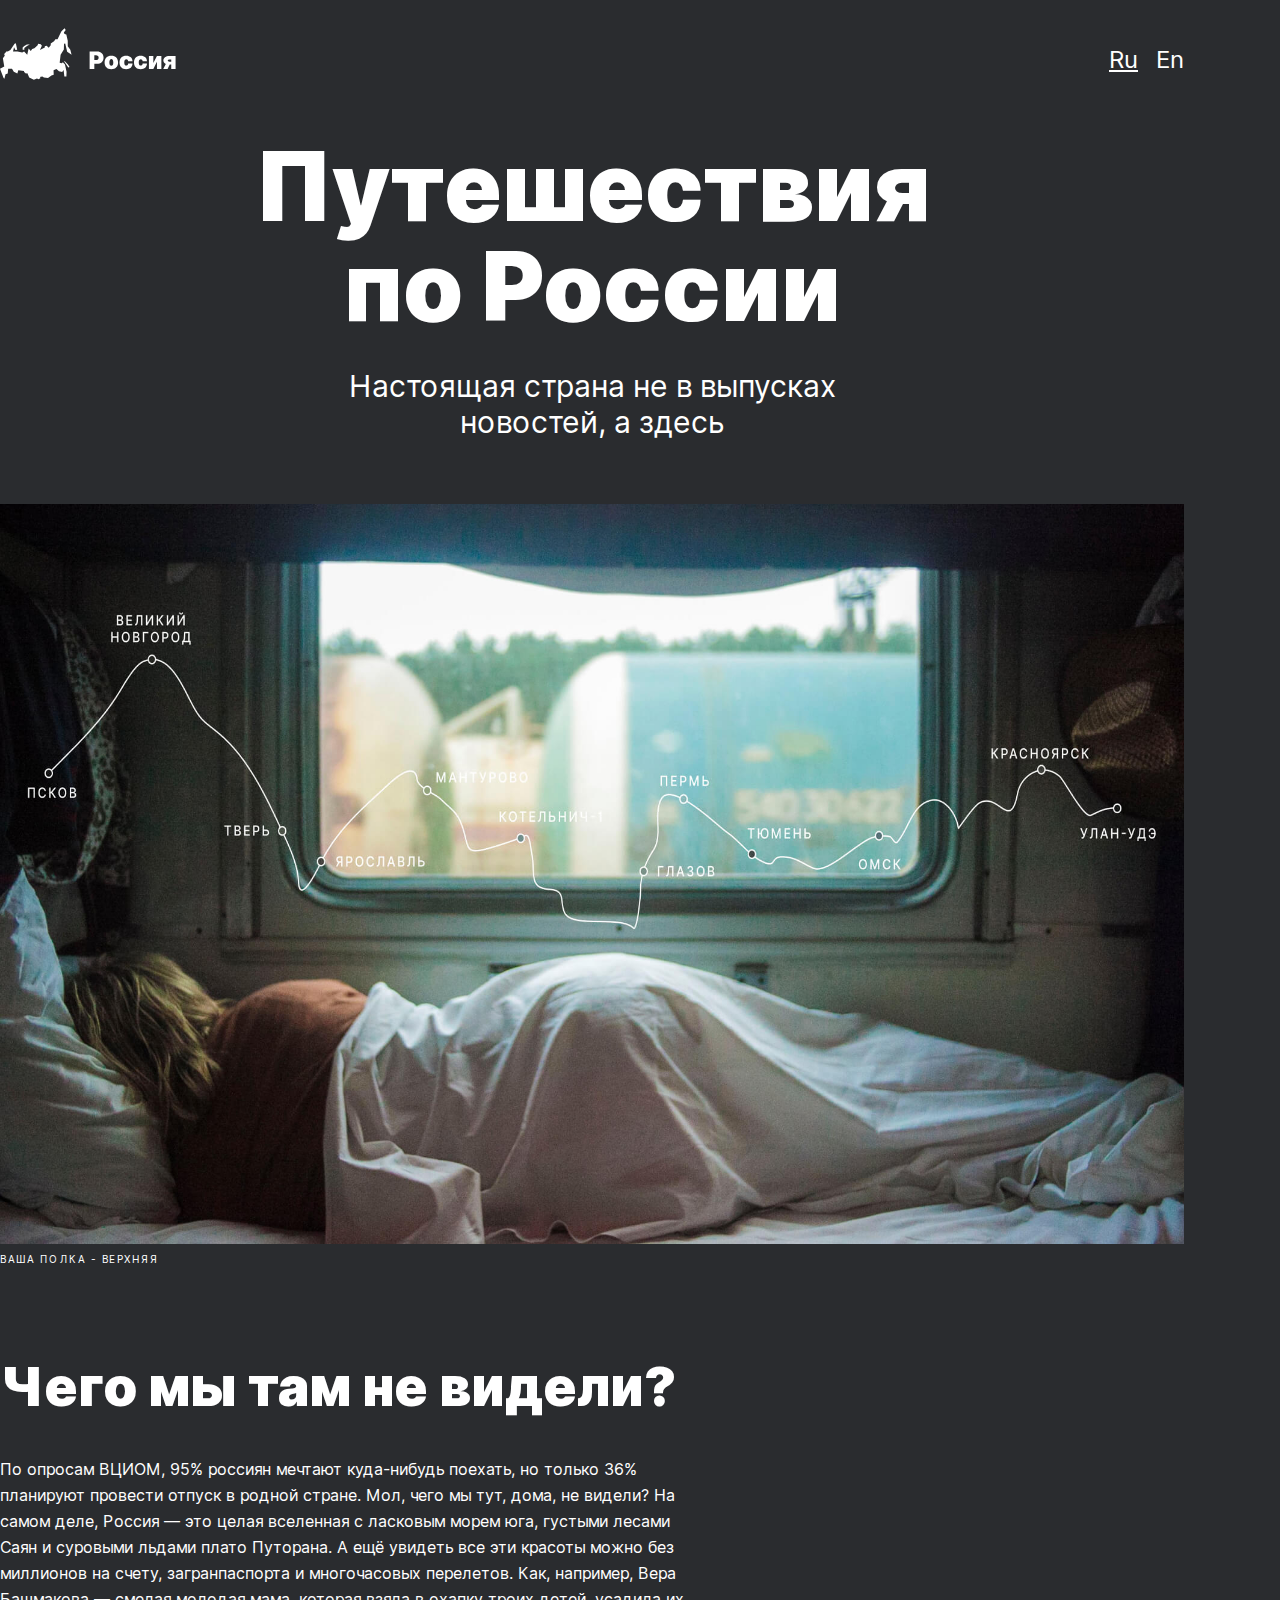
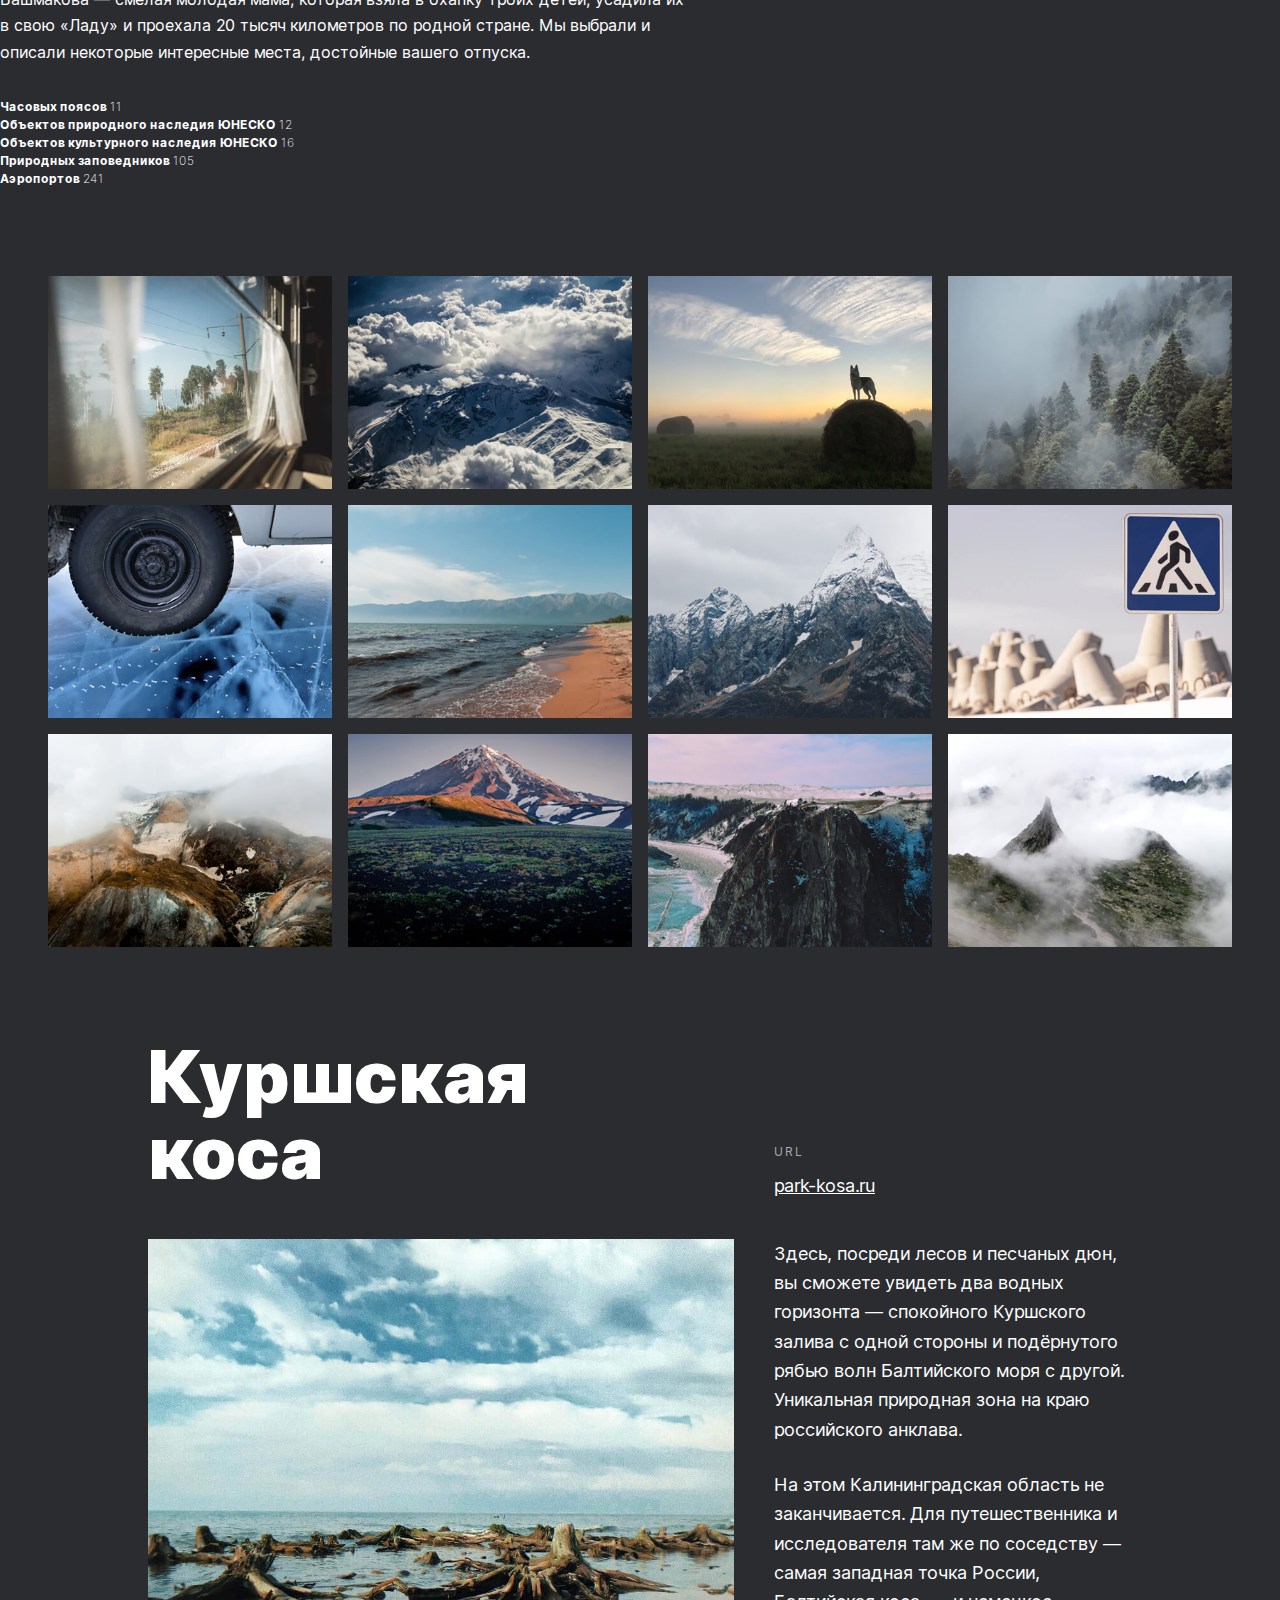
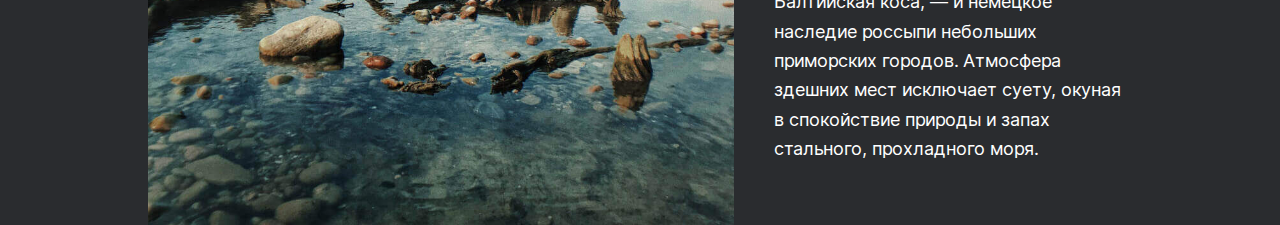
==== index.html @ d012f684 "test" ====
<!DOCTYPE html>
<html lang="ru">
  <head>
    <meta charset="UTF-8" />
    <meta name="viewport" content="width=device-width, initial-scale=1.0" />
    <title>Путешествие по России</title>
    <link rel="stylesheet" href="vendor/normalize.css" />
    <link rel="stylesheet" href="styles.css" />
    <link rel="stylesheet" href="vendor/Inter Web/inter.css" />
  </head>
  <body>
    <div class="root">
      <div class="page">
        <header class="header">
          <img src="images/header-logo.svg" alt="Россия" class="header__logo" />
          <div class="header__lang-navigation">
            <a href="#" class="header__lang-link header__lang-link_active"
              >Ru</a
            >
            <a href="#" class="header__lang-link">En</a>
          </div>
        </header>
        <main class="content">
          <section class="lead">
            <h1 class="lead__title">Путешествия по России</h1>
            <p class="lead__subtitle">
              Настоящая страна не в выпусках новостей, а здесь
            </p>
            <img src="images/lead-polka.jpg" alt="Полка" class="lead__image" />
            <p class="lead__caption">ваша полка - верхняя</p>
          </section>
          <section class="intro">
            <h2 class="intro__title">Чего мы там не видели?</h2>
            <p class="intro__text">
              По опросам ВЦИОМ, 95% россиян мечтают куда-нибудь поехать, но
              только 36% планируют провести отпуск в родной стране. Мол, чего мы
              тут, дома, не видели? На самом деле, Россия — это целая вселенная
              с ласковым морем юга, густыми лесами Саян и суровыми льдами плато
              Путорана. А ещё увидеть все эти красоты можно без миллионов на
              счету, загранпаспорта и многочасовых перелетов. Как, например,
              Вера Башмакова — смелая молодая мама, которая взяла в охапку троих
              детей, усадила их в свою «Ладу» и проехала 20 тысяч километров по
              родной стране. Мы выбрали и описали некоторые интересные места,
              достойные вашего отпуска.
            </p>
            <ul class="intro__list">
              <li class="intro__list-item">
                Часовых поясов <span class="span-accent">11</span>
              </li>
              <li class="intro__list-item">
                Объектов природного наследия ЮНЕСКО
                <span class="span-accent">12</span>
              </li>
              <li class="intro__list-item">
                Объектов культурного наследия ЮНЕСКО
                <span class="span-accent">16</span>
              </li>
              <li class="intro__list-item">
                Природных заповедников <span class="span-accent">105</span>
              </li>
              <li class="intro__list-item">
                Аэропортов <span class="span-accent">241</span>
              </li>
            </ul>
          </section>
          <section class="gallery">
            <ul class="photo-grid">
              <li>
                <img
                  src="images/photo-grid-train.jpg"
                  alt="Вид с окна поезда"
                  class="photo-grid__item"
                />
              </li>
              <li>
                <img
                  src="images/photo-grid-atharva-tulsi.jpg"
                  alt="Гора"
                  class="photo-grid__item"
                />
              </li>
              <li>
                <img
                  src="images/photo-grid-tuman.jpg"
                  alt="Туман"
                  class="photo-grid__item"
                />
              </li>
              <li>
                <img
                  src="images/photo-grid-sochi.jpg"
                  alt="Сочи"
                  class="photo-grid__item"
                />
              </li>
              <li>
                <img
                  src="images/photo-grid-arisa.jpg"
                  alt="Прозрачныё лёд"
                  class="photo-grid__item"
                />
              </li>
              <li>
                <img
                  src="images/photo-grid-baikal.jpg"
                  alt="Байкал"
                  class="photo-grid__item"
                />
              </li>
              <li>
                <img
                  src="images/photo-grid-elbrus.jpg"
                  alt="Эльбрус"
                  class="photo-grid__item"
                />
              </li>
              <li>
                <img
                  src="images/photo-grid-kondratiev.jpg"
                  alt="Пешеходный знак"
                  class="photo-grid__item"
                />
              </li>
              <li>
                <img
                  src="images/photo-grid-kamchatka-1.jpg"
                  alt="Камчатка"
                  class="photo-grid__item"
                />
              </li>
              <li>
                <img
                  src="images/photo-grid-kamchatka-2.jpg"
                  alt="Камчатка 2"
                  class="photo-grid__item"
                />
              </li>
              <li>
                <img
                  src="images/photo-grid-baikal-2.jpg"
                  alt="Байкал 2"
                  class="photo-grid__item"
                />
              </li>
              <li>
                <img
                  src="images/photo-grid-ergaki.jpg"
                  alt="Ергаки"
                  class="photo-grid__item"
                />
              </li>
            </ul>
          </section>
          <section class="places">
            <article class="places__place">
              <h2 class="places__place-title">Куршская коса</h2>
              <div class="places__place-url-block">
                <p class="places__place-url-heading">url</p>
                <a
                  class="places__place-url-link"
                  href="http://park-kosa.ru/"
                  target="_blank"
                  >park-kosa.ru</a
                >
              </div>
              <img
                class="places__place-image"
                src="images/place-kosa.jpg"
                alt="Куршская коса"
              />
              <div class="places__place-text-block">
                <p class="places__place-text">
                  Здесь, посреди лесов и песчаных дюн, вы сможете увидеть два
                  водных горизонта — спокойного Куршского залива с одной стороны
                  и подёрнутого рябью волн Балтийского моря с другой. Уникальная
                  природная зона на краю российского анклава.
                </p>
                <p class="places__place-text">
                  На этом Калининградская область не заканчивается. Для
                  путешественника и исследователя там же по соседству — самая
                  западная точка России, Балтийская коса, — и немецкое наследие
                  россыпи небольших приморских городов. Атмосфера здешних мест
                  исключает суету, окуная в спокойствие природы и запах
                  стального, прохладного моря.
                </p>
              </div>
            </article>
          </section>
        </main>
      </div>
    </div>
  </body>
</html>
---- styles.css ----
.root {
  width: 100%;
  background-color: #2a2c2f;
  font-family: Inter, Helvetica Neue, Arial, sans-serif;
}

.page {
  display: flex;
  flex-direction: column;
  margin: 0 auto;
  max-width: 1280px;
  min-width: 320px;
  background-color: #2a2c2f;
}

.header {
  display: flex;
  justify-content: space-between;
  align-items: flex-end;
  flex-direction: row;
  padding: 28px 0 0;
  max-width: calc(1280px - (48px * 2));
  min-width: calc(100% - (48 * 2));
  min-height: 52px;
}

.header__logo {
  width: 176px;
  height: 52px;
}

.header__lang-navigation {
  display: flex;
  flex-direction: row;
  align-content: flex-end;
}

.header__lang-link {
  color: #fff;
  margin: 0 18px 6px 0;
  font-weight: 400;
  font-size: 24px;
  line-height: 28px;
  text-decoration: none;
}

.header__lang-link_active {
  text-decoration: underline;
}

.header__lang-link:last-child {
  margin-right: 0;
}

.lead {
  max-width: calc(100% - (48px * 2));
  display: flex;
  flex-direction: column;
  align-items: center;
  margin: 0;
  padding: 56px 0 0;
}

.lead__title {
  max-width: 720px;
  text-align: center;
  font-size: 96px;
  font-weight: 900;
  line-height: 100px;
  margin: 0;
  padding: 0;
  color: #fff;
}

.lead__subtitle {
  max-width: 640px;
  text-align: center;
  font-weight: 400;
  font-size: 30px;
  line-height: 36px;
  color: #fff;
  margin: 32px 0 0 0;
}

.lead__image {
  display: block;
  object-fit: cover;
  width: 100%;
  margin: 64px 0 0 0;
}

.lead__caption {
  font-weight: 400;
  font-size: 10px;
  line-height: 14px;
  color: #fff;
  letter-spacing: 1.5px;
  text-transform: uppercase;
  align-self: flex-start;
  margin: 8px 0 0 0;
  padding: 0;
}

.intro {
  display: flex;
  flex-direction: column;
  align-items: flex-start;
  max-width: calc(100% - (148px * 2));
  width: 100%;
  margin: 0;
  padding: 92px 0 0;
}
.intro__title {
  font-style: normal;
  font-weight: 900;
  font-size: 54px;
  line-height: 58px;
  color: #fff;
  margin: 0;
  padding: 0;
}

.intro__text {
  display: block;
  max-width: 690px;
  width: 100%;
  margin: 40px 0 0;
  padding: 0;
  font-style: normal;
  font-weight: 400;
  font-size: 16px;
  line-height: 163%;
  color: #fff;
}

.intro__list {
  list-style: none;
  padding: 0;
  margin: 33px 0 0;
}

.intro__list-item {
  font-weight: 700;
  font-size: 12px;
  line-height: 18px;
  color: #fff;
}

.span-accent {
  font-weight: 200;
}

.gallery {
  width: 100%;
}

.photo-grid {
  display: grid;
  max-width: 100%;
  grid-template-columns: repeat(auto-fit, minmax(250px, 1fr));
  margin: 0;
  gap: 16px;
  list-style: none;
  padding: 88px 48px 0;
}

.photo-grid__item {
  object-fit: cover;
  width: 100%;
  height: 100%;
  display: block;
}

.places {
  flex-direction: column;
  justify-content: flex-start;
  align-items: flex-start;
  padding: 92px 148px 0;
}

.places__place {
  display: grid;
  grid-template-areas:
    "title url"
    "photo text";
  margin: 80px 0 0;
  padding: 0;
  column-gap: 40px;
}

.places__place:first-child {
  margin-top: 0;
}

.places__place-title {
  grid-area: title;
  font-style: normal;
  font-weight: 900;
  font-size: 72px;
  line-height: 76px;
  color: #fff;
  padding: 0;
  margin: 0 0 48px 0;
  max-width: 460px;
}

.places__place-url-block {
  grid-area: url;
  display: flex;
  flex-direction: column;
  justify-content: end;
  align-items: flex-start;
  margin-bottom: 42px;
}

.places__place-url-heading {
  display: block;
  font-style: normal;
  font-weight: 400;
  font-size: 12px;
  line-height: 170%;
  letter-spacing: 2px;
  color: #aaaaaa;
  margin: 0 0 12px 0;
  padding: 0;
  text-transform: uppercase;
}

.places__place-url-link {
  font-style: normal;
  font-weight: 400;
  font-size: 18px;
  line-height: 22px;
  color: #fff;
  transition: 0.3s;
  display: block;
  margin: 0;
  padding: 0;
}

.places__place-image {
  grid-area: photo;
  object-fit: cover;
  max-width: 100%;
}

.places__place-text-block {
  grid-area: text;
}

.places__place-text {
  font-style: normal;
  font-weight: 400;
  font-size: 18px;
  line-height: 163%;
  color: #fff;
  margin: 26px 0 0 0;
}

.places__place-text:first-child {
  margin: 0;
}
---- vendor/Inter Web/inter.css ----
@font-face {
  font-family: 'Inter';
  font-style:  normal;
  font-weight: 100;
  font-display: swap;
  src: url("Inter-Thin.woff2?v=3.19") format("woff2"),
       url("Inter-Thin.woff?v=3.19") format("woff");
}
@font-face {
  font-family: 'Inter';
  font-style:  italic;
  font-weight: 100;
  font-display: swap;
  src: url("Inter-ThinItalic.woff2?v=3.19") format("woff2"),
       url("Inter-ThinItalic.woff?v=3.19") format("woff");
}

@font-face {
  font-family: 'Inter';
  font-style:  normal;
  font-weight: 200;
  font-display: swap;
  src: url("Inter-ExtraLight.woff2?v=3.19") format("woff2"),
       url("Inter-ExtraLight.woff?v=3.19") format("woff");
}
@font-face {
  font-family: 'Inter';
  font-style:  italic;
  font-weight: 200;
  font-display: swap;
  src: url("Inter-ExtraLightItalic.woff2?v=3.19") format("woff2"),
       url("Inter-ExtraLightItalic.woff?v=3.19") format("woff");
}

@font-face {
  font-family: 'Inter';
  font-style:  normal;
  font-weight: 300;
  font-display: swap;
  src: url("Inter-Light.woff2?v=3.19") format("woff2"),
       url("Inter-Light.woff?v=3.19") format("woff");
}
@font-face {
  font-family: 'Inter';
  font-style:  italic;
  font-weight: 300;
  font-display: swap;
  src: url("Inter-LightItalic.woff2?v=3.19") format("woff2"),
       url("Inter-LightItalic.woff?v=3.19") format("woff");
}

@font-face {
  font-family: 'Inter';
  font-style:  normal;
  font-weight: 400;
  font-display: swap;
  src: url("Inter-Regular.woff2?v=3.19") format("woff2"),
       url("Inter-Regular.woff?v=3.19") format("woff");
}
@font-face {
  font-family: 'Inter';
  font-style:  italic;
  font-weight: 400;
  font-display: swap;
  src: url("Inter-Italic.woff2?v=3.19") format("woff2"),
       url("Inter-Italic.woff?v=3.19") format("woff");
}

@font-face {
  font-family: 'Inter';
  font-style:  normal;
  font-weight: 500;
  font-display: swap;
  src: url("Inter-Medium.woff2?v=3.19") format("woff2"),
       url("Inter-Medium.woff?v=3.19") format("woff");
}
@font-face {
  font-family: 'Inter';
  font-style:  italic;
  font-weight: 500;
  font-display: swap;
  src: url("Inter-MediumItalic.woff2?v=3.19") format("woff2"),
       url("Inter-MediumItalic.woff?v=3.19") format("woff");
}

@font-face {
  font-family: 'Inter';
  font-style:  normal;
  font-weight: 600;
  font-display: swap;
  src: url("Inter-SemiBold.woff2?v=3.19") format("woff2"),
       url("Inter-SemiBold.woff?v=3.19") format("woff");
}
@font-face {
  font-family: 'Inter';
  font-style:  italic;
  font-weight: 600;
  font-display: swap;
  src: url("Inter-SemiBoldItalic.woff2?v=3.19") format("woff2"),
       url("Inter-SemiBoldItalic.woff?v=3.19") format("woff");
}

@font-face {
  font-family: 'Inter';
  font-style:  normal;
  font-weight: 700;
  font-display: swap;
  src: url("Inter-Bold.woff2?v=3.19") format("woff2"),
       url("Inter-Bold.woff?v=3.19") format("woff");
}
@font-face {
  font-family: 'Inter';
  font-style:  italic;
  font-weight: 700;
  font-display: swap;
  src: url("Inter-BoldItalic.woff2?v=3.19") format("woff2"),
       url("Inter-BoldItalic.woff?v=3.19") format("woff");
}

@font-face {
  font-family: 'Inter';
  font-style:  normal;
  font-weight: 800;
  font-display: swap;
  src: url("Inter-ExtraBold.woff2?v=3.19") format("woff2"),
       url("Inter-ExtraBold.woff?v=3.19") format("woff");
}
@font-face {
  font-family: 'Inter';
  font-style:  italic;
  font-weight: 800;
  font-display: swap;
  src: url("Inter-ExtraBoldItalic.woff2?v=3.19") format("woff2"),
       url("Inter-ExtraBoldItalic.woff?v=3.19") format("woff");
}

@font-face {
  font-family: 'Inter';
  font-style:  normal;
  font-weight: 900;
  font-display: swap;
  src: url("Inter-Black.woff2?v=3.19") format("woff2"),
       url("Inter-Black.woff?v=3.19") format("woff");
}
@font-face {
  font-family: 'Inter';
  font-style:  italic;
  font-weight: 900;
  font-display: swap;
  src: url("Inter-BlackItalic.woff2?v=3.19") format("woff2"),
       url("Inter-BlackItalic.woff?v=3.19") format("woff");
}

/* -------------------------------------------------------
Variable font.
Usage:

  html { font-family: 'Inter', sans-serif; }
  @supports (font-variation-settings: normal) {
    html { font-family: 'Inter var', sans-serif; }
  }
*/
@font-face {
  font-family: 'Inter var';
  font-weight: 100 900;
  font-display: swap;
  font-style: normal;
  font-named-instance: 'Regular';
  src: url("Inter-roman.var.woff2?v=3.19") format("woff2");
}
@font-face {
  font-family: 'Inter var';
  font-weight: 100 900;
  font-display: swap;
  font-style: italic;
  font-named-instance: 'Italic';
  src: url("Inter-italic.var.woff2?v=3.19") format("woff2");
}


/* --------------------------------------------------------------------------
[EXPERIMENTAL] Multi-axis, single variable font.

Slant axis is not yet widely supported (as of February 2019) and thus this
multi-axis single variable font is opt-in rather than the default.

When using this, you will probably need to set font-variation-settings
explicitly, e.g.

  * { font-variation-settings: "slnt" 0deg }
  .italic { font-variation-settings: "slnt" 10deg }

*/
@font-face {
  font-family: 'Inter var experimental';
  font-weight: 100 900;
  font-display: swap;
  font-style: oblique 0deg 10deg;
  src: url("Inter.var.woff2?v=3.19") format("woff2");
}
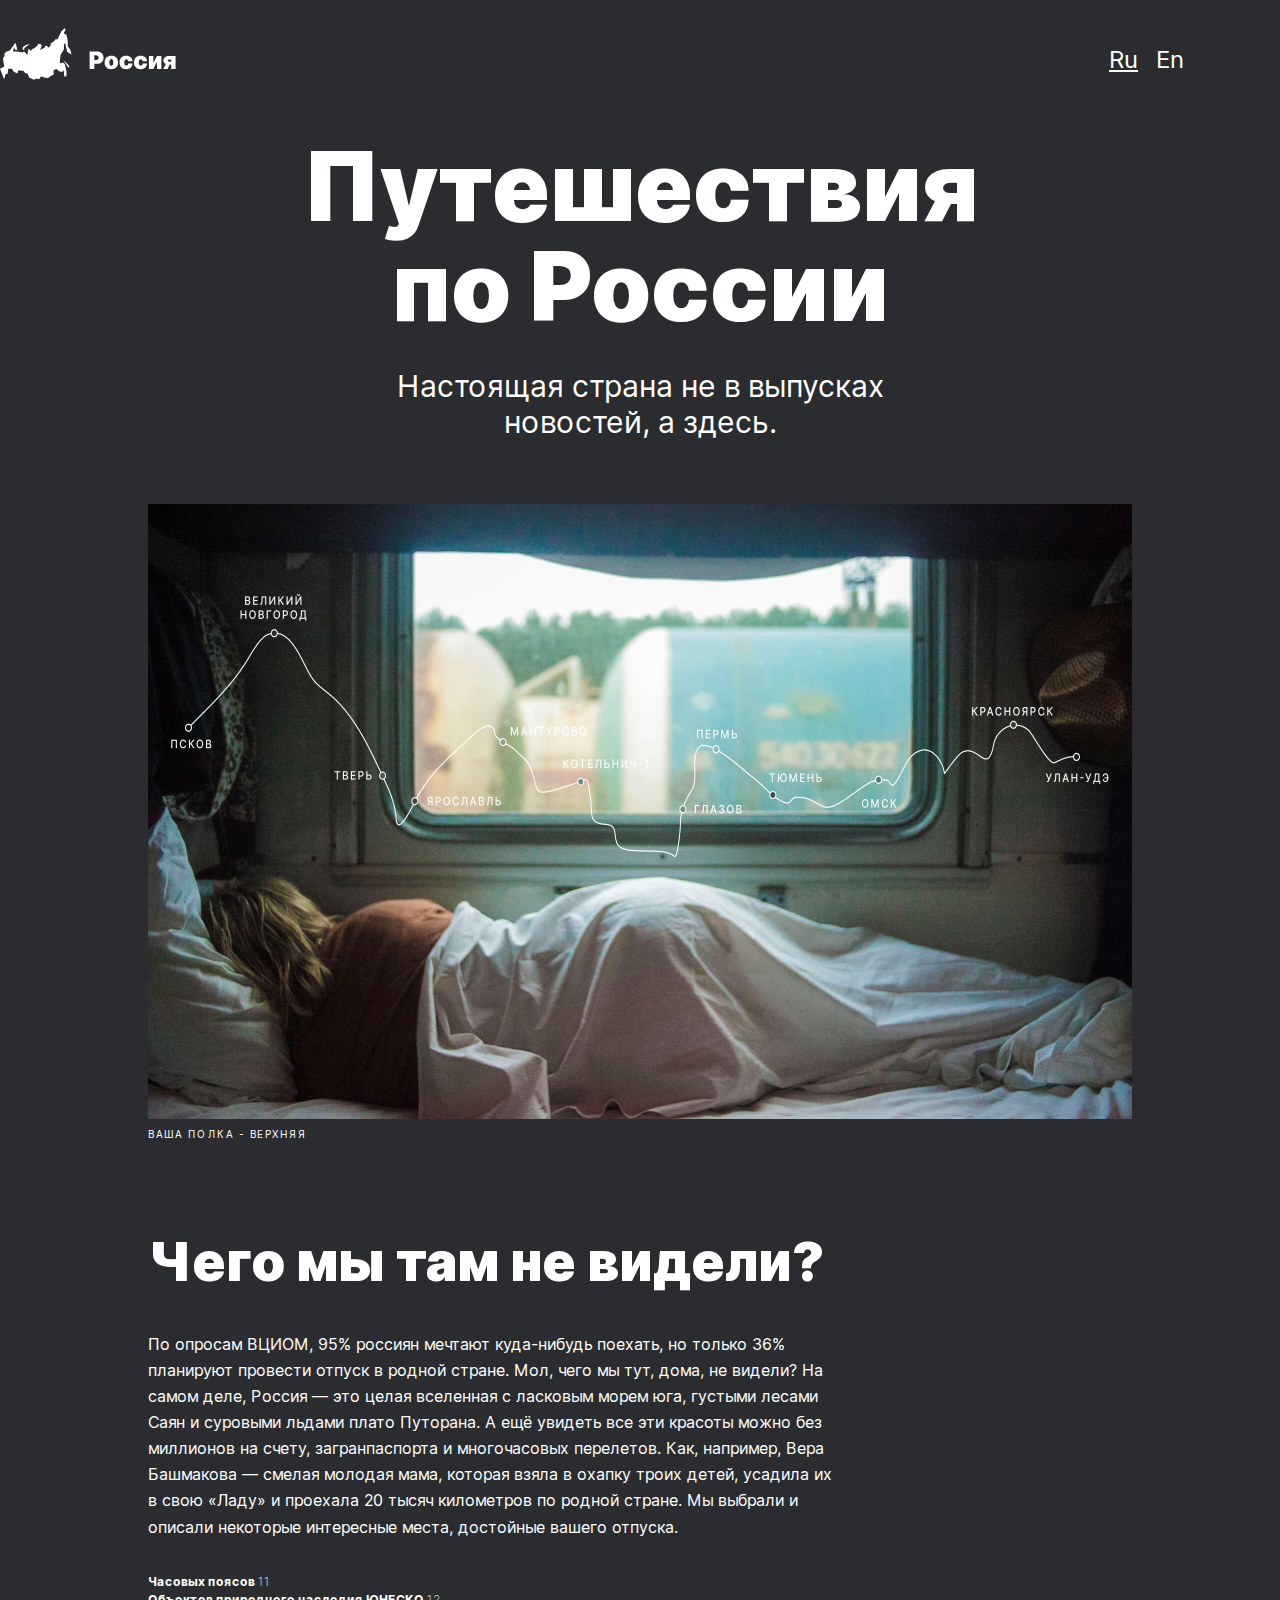
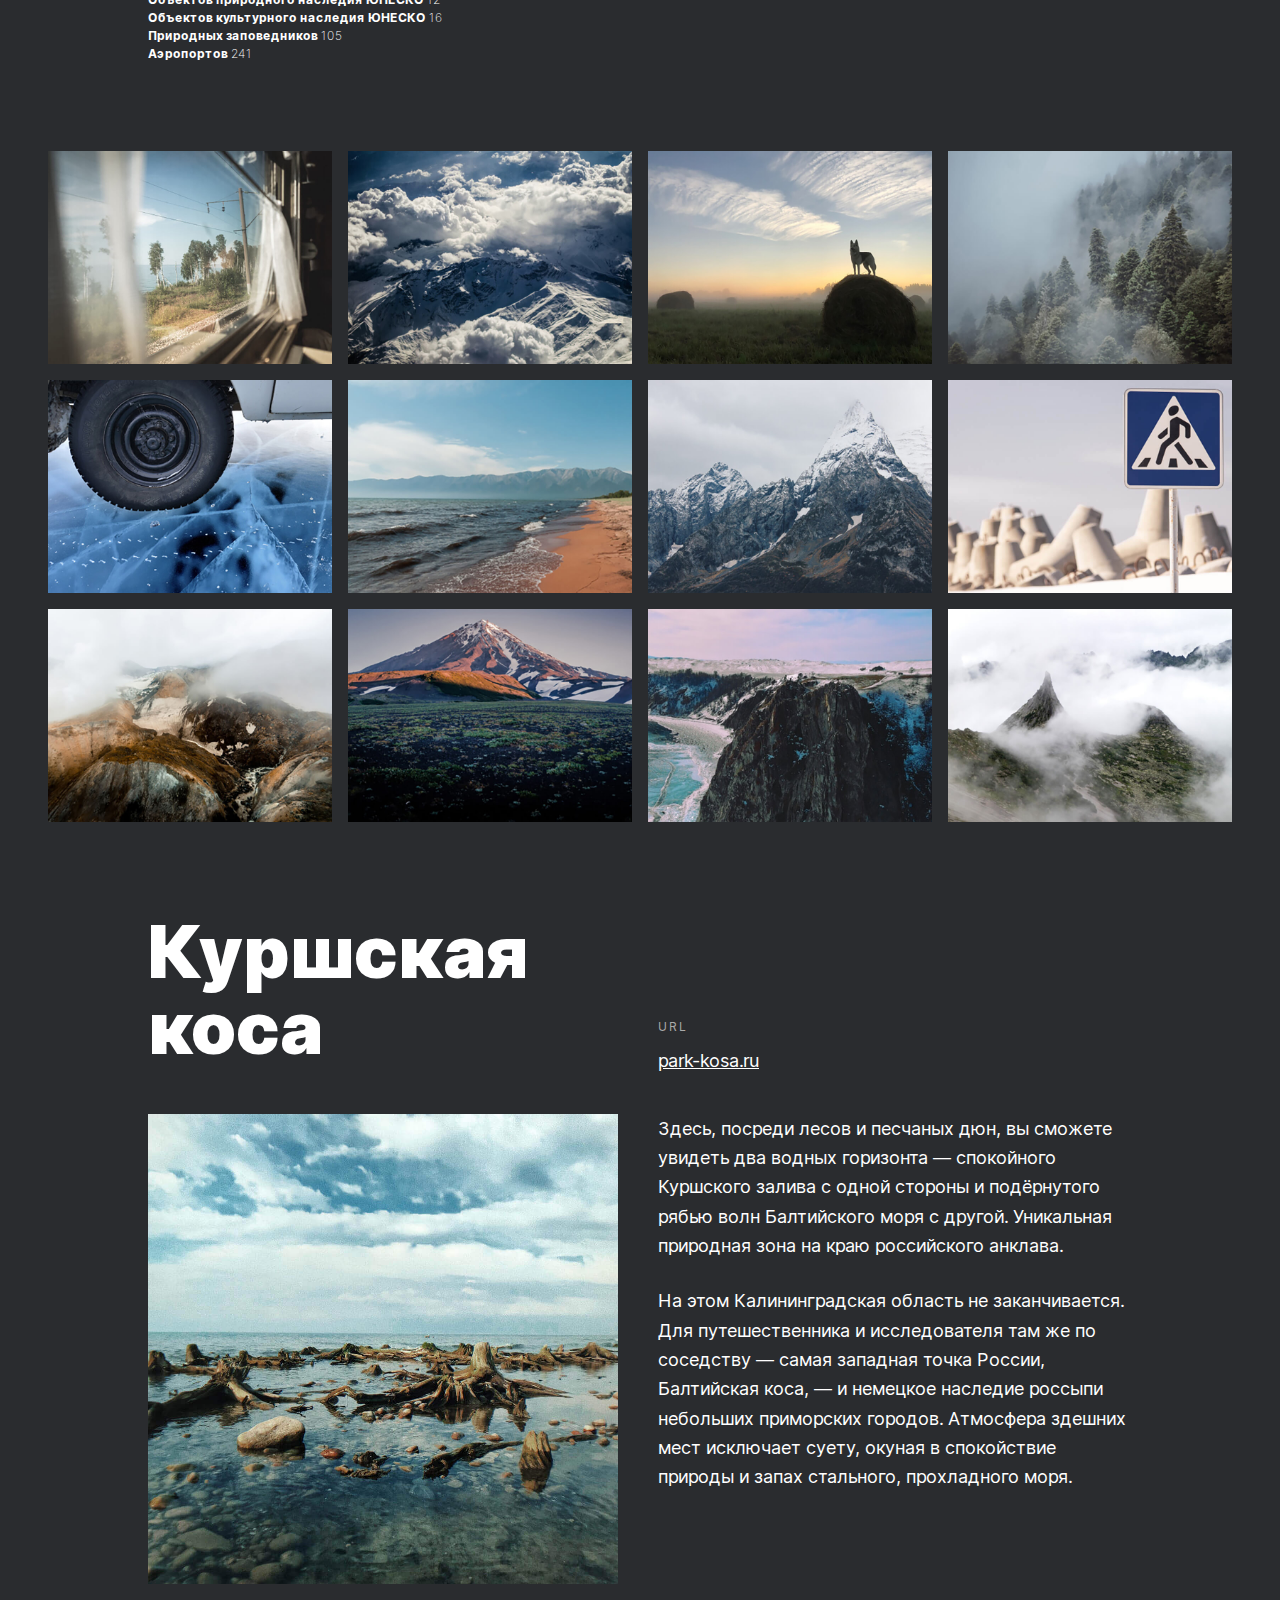
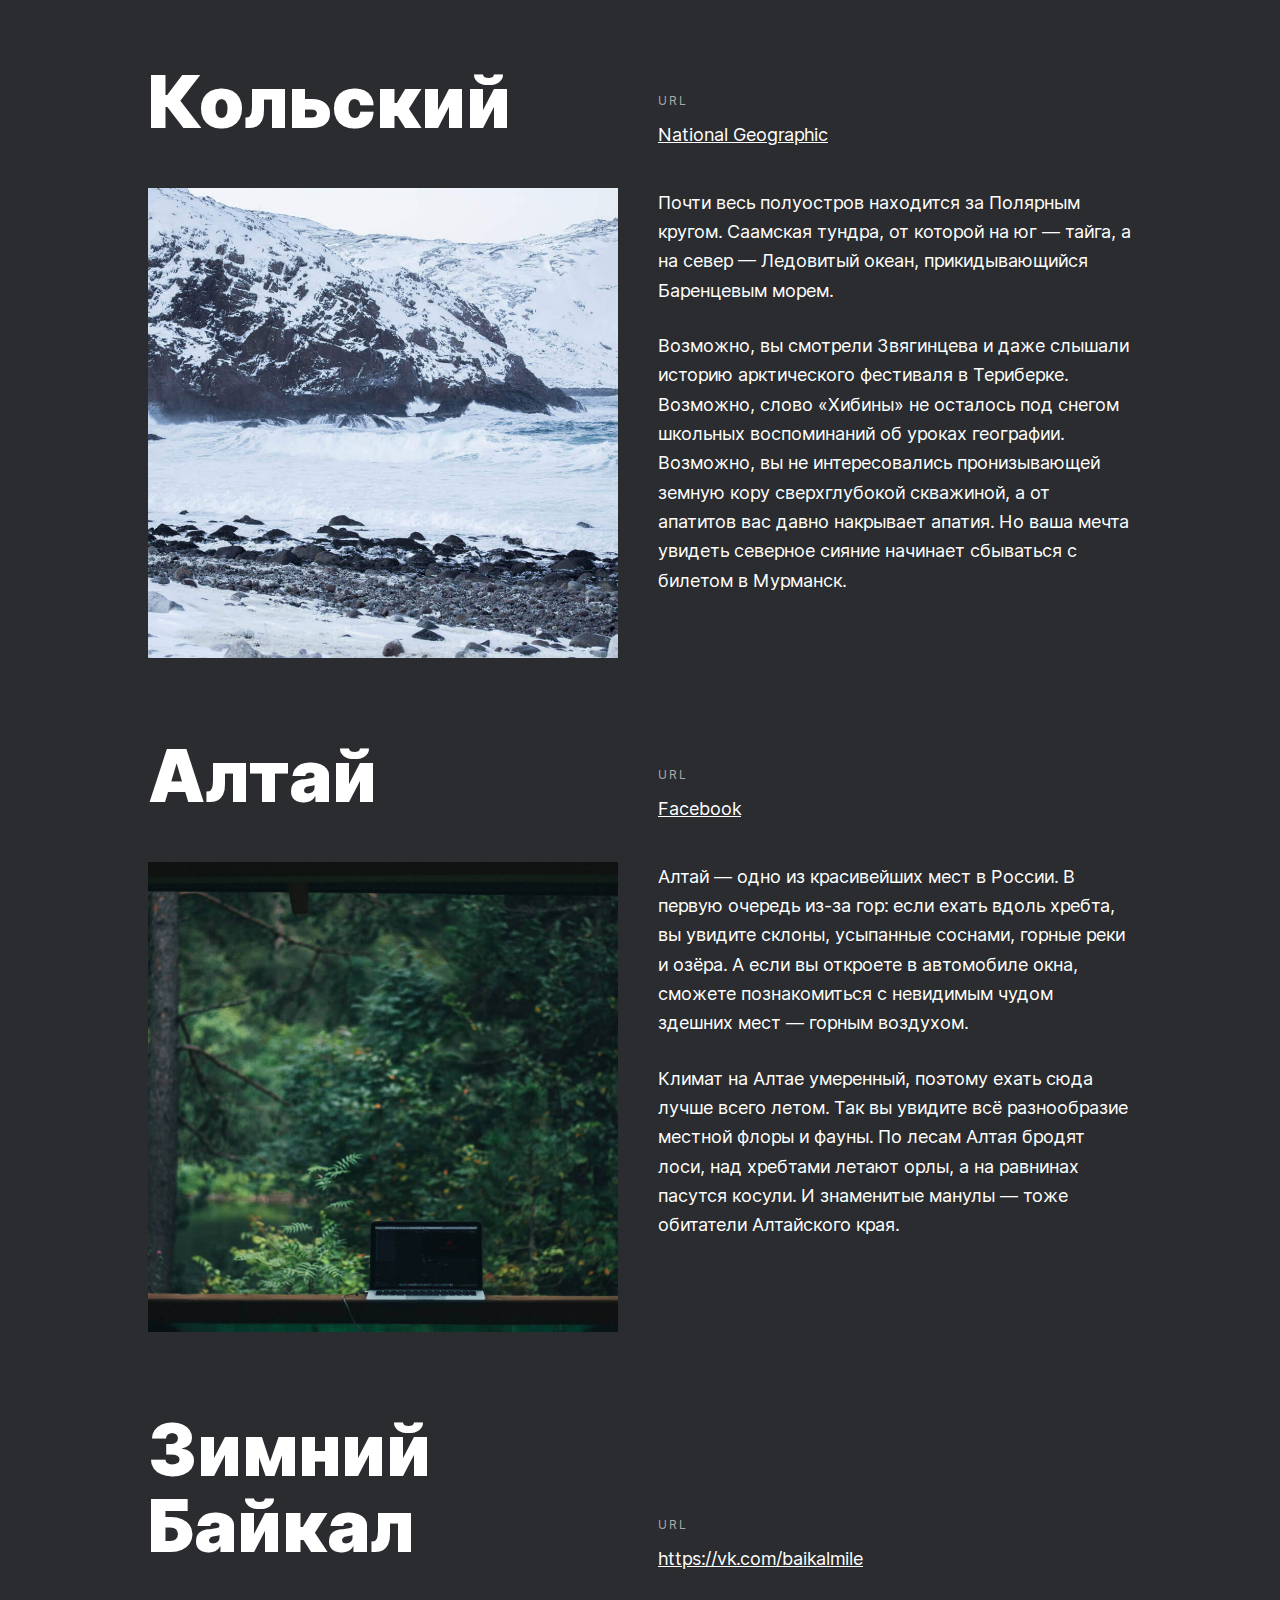
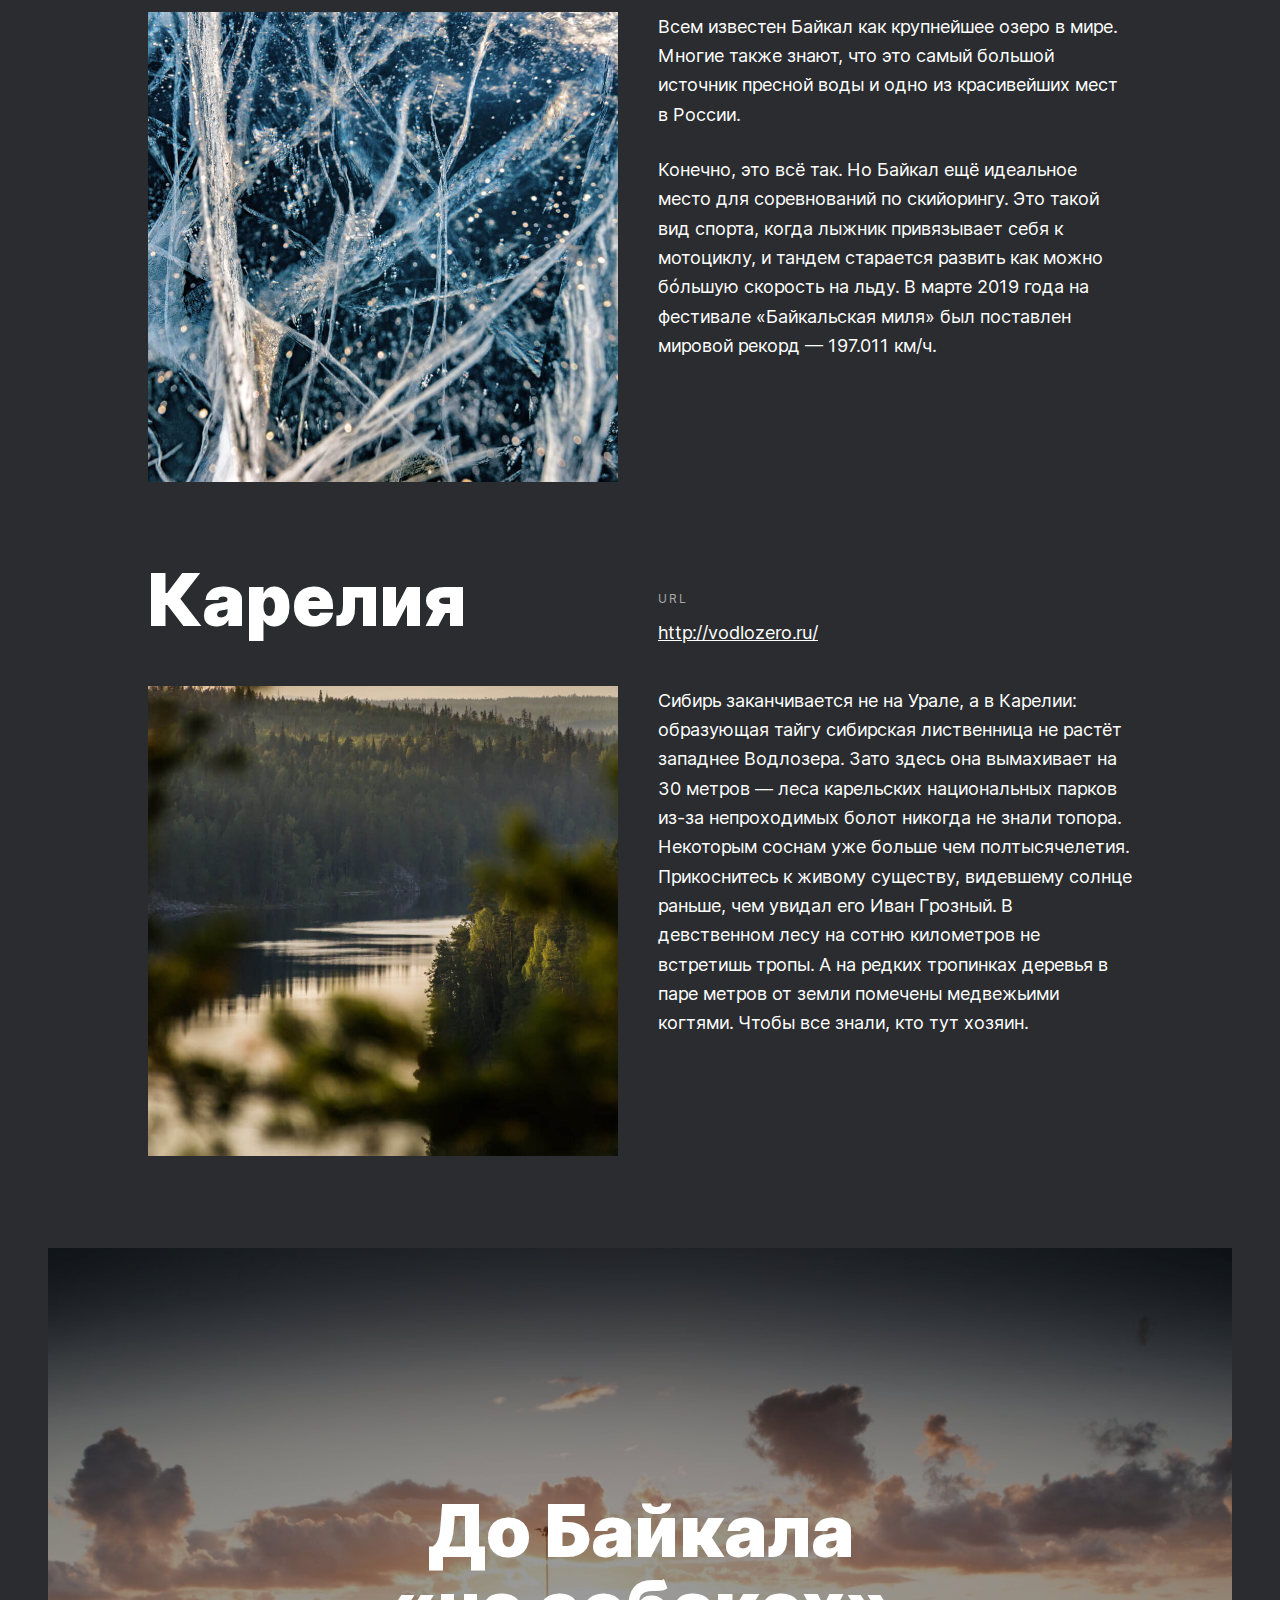
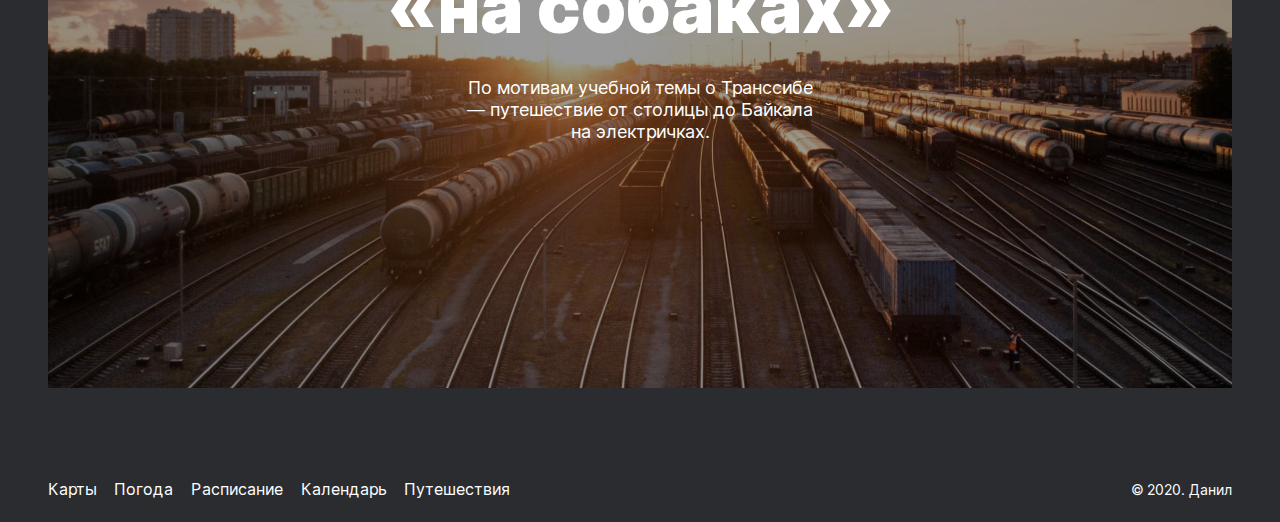
==== commit cce13cdd: "1280px" ====
--- a/index.html
+++ b/index.html
@@ -4,9 +4,7 @@
     <meta charset="UTF-8" />
     <meta name="viewport" content="width=device-width, initial-scale=1.0" />
     <title>Путешествие по России</title>
-    <link rel="stylesheet" href="vendor/normalize.css" />
-    <link rel="stylesheet" href="styles.css" />
-    <link rel="stylesheet" href="vendor/Inter Web/inter.css" />
+    <link rel="stylesheet" href="pages/index.css">
   </head>
   <body>
     <div class="root">
@@ -24,7 +22,7 @@
           <section class="lead">
             <h1 class="lead__title">Путешествия по России</h1>
             <p class="lead__subtitle">
-              Настоящая страна не в выпусках новостей, а здесь
+              Настоящая страна не в выпусках новостей, а здесь.
             </p>
             <img src="images/lead-polka.jpg" alt="Полка" class="lead__image" />
             <p class="lead__caption">ваша полка - верхняя</p>
@@ -185,8 +183,134 @@
                 </p>
               </div>
             </article>
+            <article class="places__place">
+              <h2 class="places__place-title">Кольский</h2>
+              <div class="places__place-url-block">
+                <p class="places__place-url-heading">url</p>
+                <a
+                  class="places__place-url-link"
+                  href="https://www.nationalgeographic.com/pages/topic/yourshot?keywords=kolskiy"
+                  target="_blank"
+                  >National Geographic</a
+                >
+              </div>
+              <img
+                class="places__place-image"
+                src="images/place-kolsky.jpg"
+                alt="Кольский"
+              />
+              <div class="places__place-text-block">
+                <p class="places__place-text">
+                  Почти весь полуостров находится за Полярным кругом. Саамская тундра, от которой на юг — 
+                  тайга, а на север — Ледовитый океан, прикидывающийся Баренцевым морем.
+                </p>
+                <p class="places__place-text">
+                  Возможно, вы смотрели Звягинцева и даже слышали историю арктического фестиваля в Териберке. 
+                  Возможно, слово «Хибины» не осталось под снегом школьных воспоминаний об уроках географии. 
+                  Возможно, вы не интересовались пронизывающей земную кору сверхглубокой скважиной, а от апатитов вас давно накрывает апатия.
+                   Но ваша мечта увидеть северное сияние начинает сбываться с билетом в Мурманск.
+                </p>
+              </div>
+            </article>
+            <article class="places__place">
+              <h2 class="places__place-title">Алтай</h2>
+              <div class="places__place-url-block">
+                <p class="places__place-url-heading">url</p>
+                <a
+                  class="places__place-url-link"
+                  href="https://www.facebook.com/vera.bashmakova/posts/10156011613718822"
+                  target="_blank"
+                  >Facebook</a
+                >
+              </div>
+              <img
+                class="places__place-image"
+                src="images/place-altai.jpg"
+                alt="Алтай"
+              />
+              <div class="places__place-text-block">
+                <p class="places__place-text">
+                  Алтай — одно из красивейших мест в России. 
+                  В первую очередь из-за гор: если ехать вдоль хребта, вы увидите склоны, усыпанные соснами, горные реки и озёра.
+                  А если вы откроете в автомобиле окна, сможете познакомиться с невидимым чудом здешних мест — горным воздухом.
+                </p>
+                <p class="places__place-text">
+                  Климат на Алтае умеренный, поэтому ехать сюда лучше всего летом. Так вы увидите всё разнообразие местной флоры и фауны.
+                   По лесам Алтая бродят лоси, над хребтами летают орлы, а на равнинах пасутся косули. И знаменитые манулы — тоже обитатели Алтайского края.
+                </p>
+              </div>
+            </article>
+            <article class="places__place">
+              <h2 class="places__place-title">Зимний Байкал</h2>
+              <div class="places__place-url-block">
+                <p class="places__place-url-heading">url</p>
+                <a
+                  class="places__place-url-link"
+                  href="https://vk.com/baikalmile"
+                  target="_blank"
+                  >https://vk.com/baikalmile</a
+                >
+              </div>
+              <img
+                class="places__place-image"
+                src="images/place-winter-baikal.jpg"
+                alt="Зимний Байкал"
+              />
+              <div class="places__place-text-block">
+                <p class="places__place-text">
+                  Всем известен Байкал как крупнейшее озеро в мире. Многие также знают, что это самый большой источник пресной воды и одно из красивейших мест в России.
+                </p>
+                <p class="places__place-text">
+                  Конечно, это всё так. Но Байкал ещё идеальное место для соревнований по скийорингу.
+                  Это такой вид спорта, когда лыжник привязывает себя к мотоциклу, и тандем старается развить как можно бóльшую скорость на льду.
+                  В марте 2019 года на фестивале «Байкальская миля» был поставлен мировой рекорд — 197.011 км/ч.
+                </p>
+              </div>
+            </article>
+            <article class="places__place">
+              <h2 class="places__place-title">Карелия</h2>
+              <div class="places__place-url-block">
+                <p class="places__place-url-heading">url</p>
+                <a
+                  class="places__place-url-link"
+                  href="http://vodlozero.ru/"
+                  target="_blank"
+                  >http://vodlozero.ru/</a
+                >
+              </div>
+              <img
+                class="places__place-image"
+                src="images/place-karelia.jpg"
+                alt="Карелия"
+              />
+              <div class="places__place-text-block">
+                <p class="places__place-text">
+                  Сибирь заканчивается не на Урале, а в Карелии: образующая тайгу сибирская лиственница не растёт западнее Водлозера.
+                  Зато здесь она вымахивает на 30 метров — леса карельских национальных парков из-за непроходимых болот никогда не знали топора.
+                  Некоторым соснам уже больше чем полтысячелетия. Прикоснитесь к живому существу, видевшему солнце раньше, чем увидал его Иван Грозный. 
+                  В девственном лесу на сотню километров не встретишь тропы. А на редких тропинках деревья 
+                  в паре метров от земли помечены медвежьими когтями. Чтобы все знали, кто тут хозяин.
+                </p>
+              </div>
+          </section>
+          <section class="cover">
+            <a class="cover__link" href="https://stampsy.com/na-elektrichkakh-do-baikala" target="_blank">
+              <h3 class="cover__title">До Байкала «на собаках»</h3>
+              <p class="cover__subtitle">По мотивам учебной темы о Транссибе — путешествие от столицы до Байкала на
+                электричках.</p>
+            </a>
           </section>
         </main>
+        <footer class="footer">
+          <nav class="footer__navigation">
+            <a class="footer__link-item" href="#" target="_blank">Карты</a>
+            <a class="footer__link-item" href="#" target="_blank">Погода</a>
+            <a class="footer__link-item" href="#" target="_blank">Расписание</a>
+            <a class="footer__link-item" href="#" target="_blank">Календарь</a>
+            <a class="footer__link-item" href="#" target="_blank">Путешествия</a>
+          </nav>
+          <p class="footer__copyright">© 2020. Данил</p>
+        </footer>
       </div>
     </div>
   </body>
--- a/pages/index.css
+++ b/pages/index.css
@@ -0,0 +1,61 @@
+@import url(../vendor/normalize.css);
+@import url(../vendor/Inter-Web/inter.css);
+
+/* body */
+@import url(../blocks/root/root.css);
+@import url(../blocks/page/page.css);
+
+/* header */
+@import url(../blocks/header/header.css);
+@import url(../blocks/header/__logo/header__logo.css);
+@import url(../blocks/header/__lang-navigation/header__lang-navigation.css);
+@import url(../blocks/header/__lang-link/header__lang-link.css);
+@import url(../blocks/header/__lang-link/header__lang-link_active.css);
+
+/* content */
+@import url(../blocks/content/content.css);
+
+/* lead */
+@import url(../blocks/lead/lead.css);
+@import url(../blocks/lead/__title/lead__title.css);
+@import url(../blocks/lead/__subtitle/lead__subtitle.css);
+@import url(../blocks/lead/__image/lead__image.css);
+@import url(../blocks/lead/__caption/lead__caption.css);
+
+/* intro */
+@import url(../blocks/intro/intro.css);
+@import url(../blocks/intro/__title/intro__title.css);
+@import url(../blocks/intro/__text/intro__text.css);
+@import url(../blocks/intro/__list/intro__list.css);
+@import url(../blocks/intro/__list/intro__list-item.css);
+@import url(../blocks/span/span-accent.css);
+
+/*gallery*/
+@import url(../blocks/gallery/gallery.css);
+
+/*photo-grid*/
+@import url(../blocks/photo-grid/photo-grid.css);
+@import url(../blocks/photo-grid/__item/photo-grid__item.css);
+
+/*places*/
+@import url(../blocks/places/places.css);
+@import url(../blocks/places/__place/places__place.css);
+@import url(../blocks/places/__place-title/places__place-title.css);
+@import url(../blocks/places/__place-url-block/places__place-url-block.css);
+@import url(../blocks/places/__place-url-heading/places__place-url-heading.css);
+@import url(../blocks/places/__place-url-link/places_place-url-link.css);
+@import url(../blocks/places/__place-image/places__place-image.css);
+@import url(../blocks/places/__place-text-block/places__place-text-block.css);
+@import url(../blocks/places/__place-text/places__place-text.css);
+
+/*cover*/
+@import url(../blocks/cover/cover.css);
+@import url(../blocks/cover/__link/cover__link.css);
+@import url(../blocks/cover/__title/cover__title.css);
+@import url(../blocks/cover/__subtitle/cover__subtitle.css);
+
+/*footer*/
+@import url(../blocks/footer/footer.css);
+@import url(../blocks/footer/__navigation/footer__navigation.css);
+@import url(../blocks/footer/__link-item/footer__link-item.css);
+@import url(../blocks/footer/__copyright/footer__copyright.css);
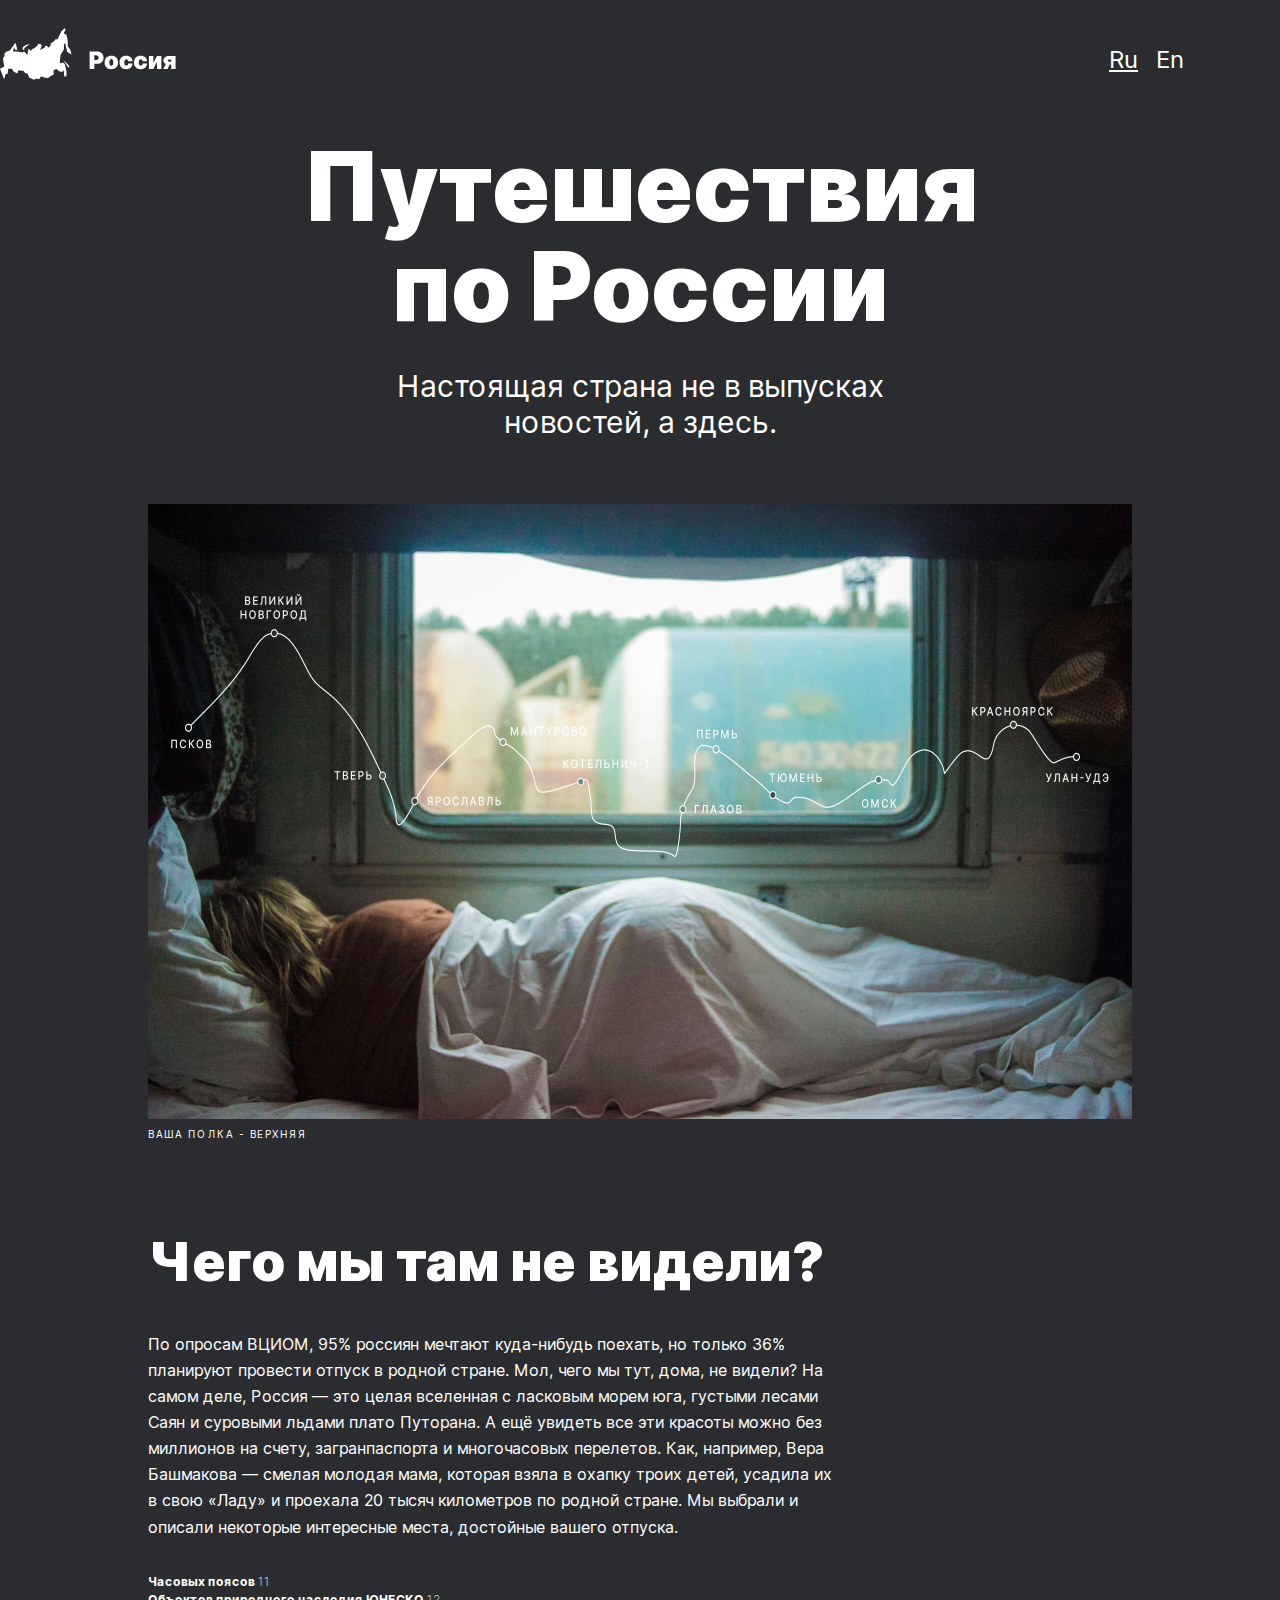
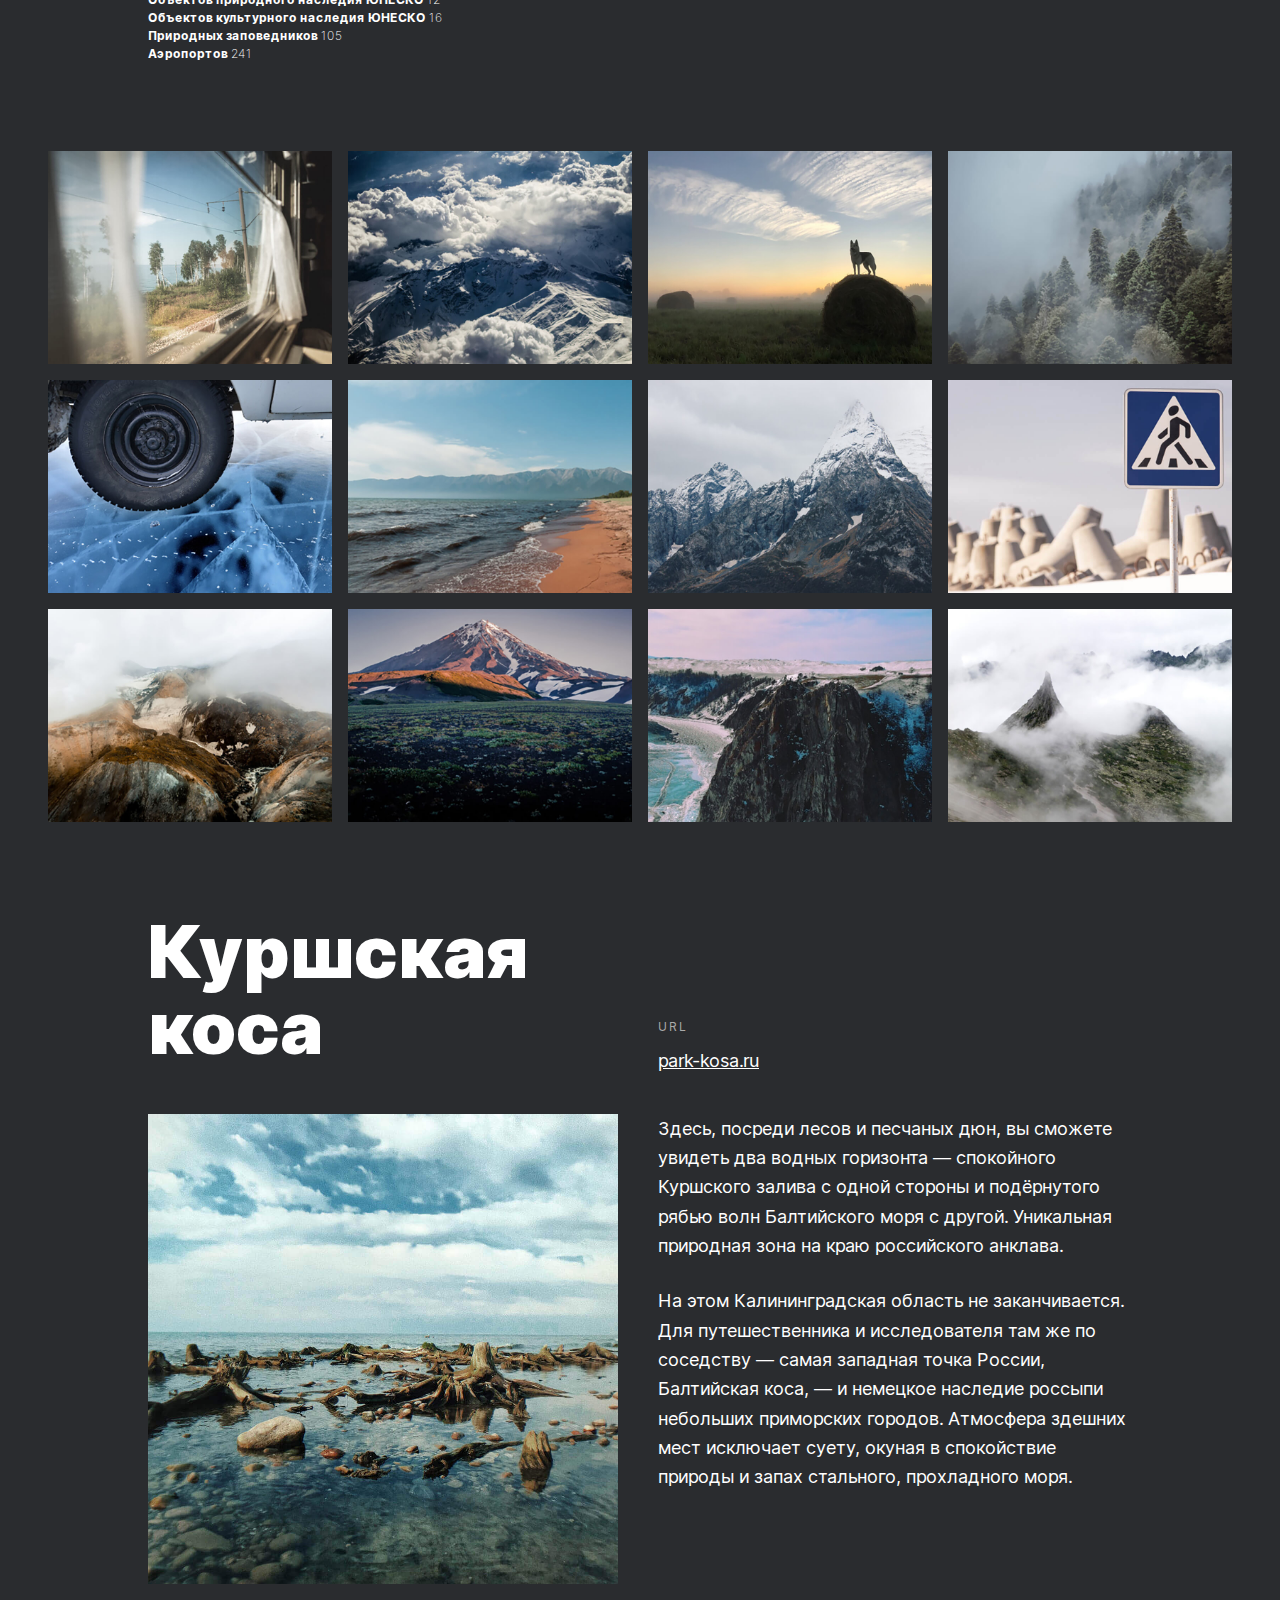
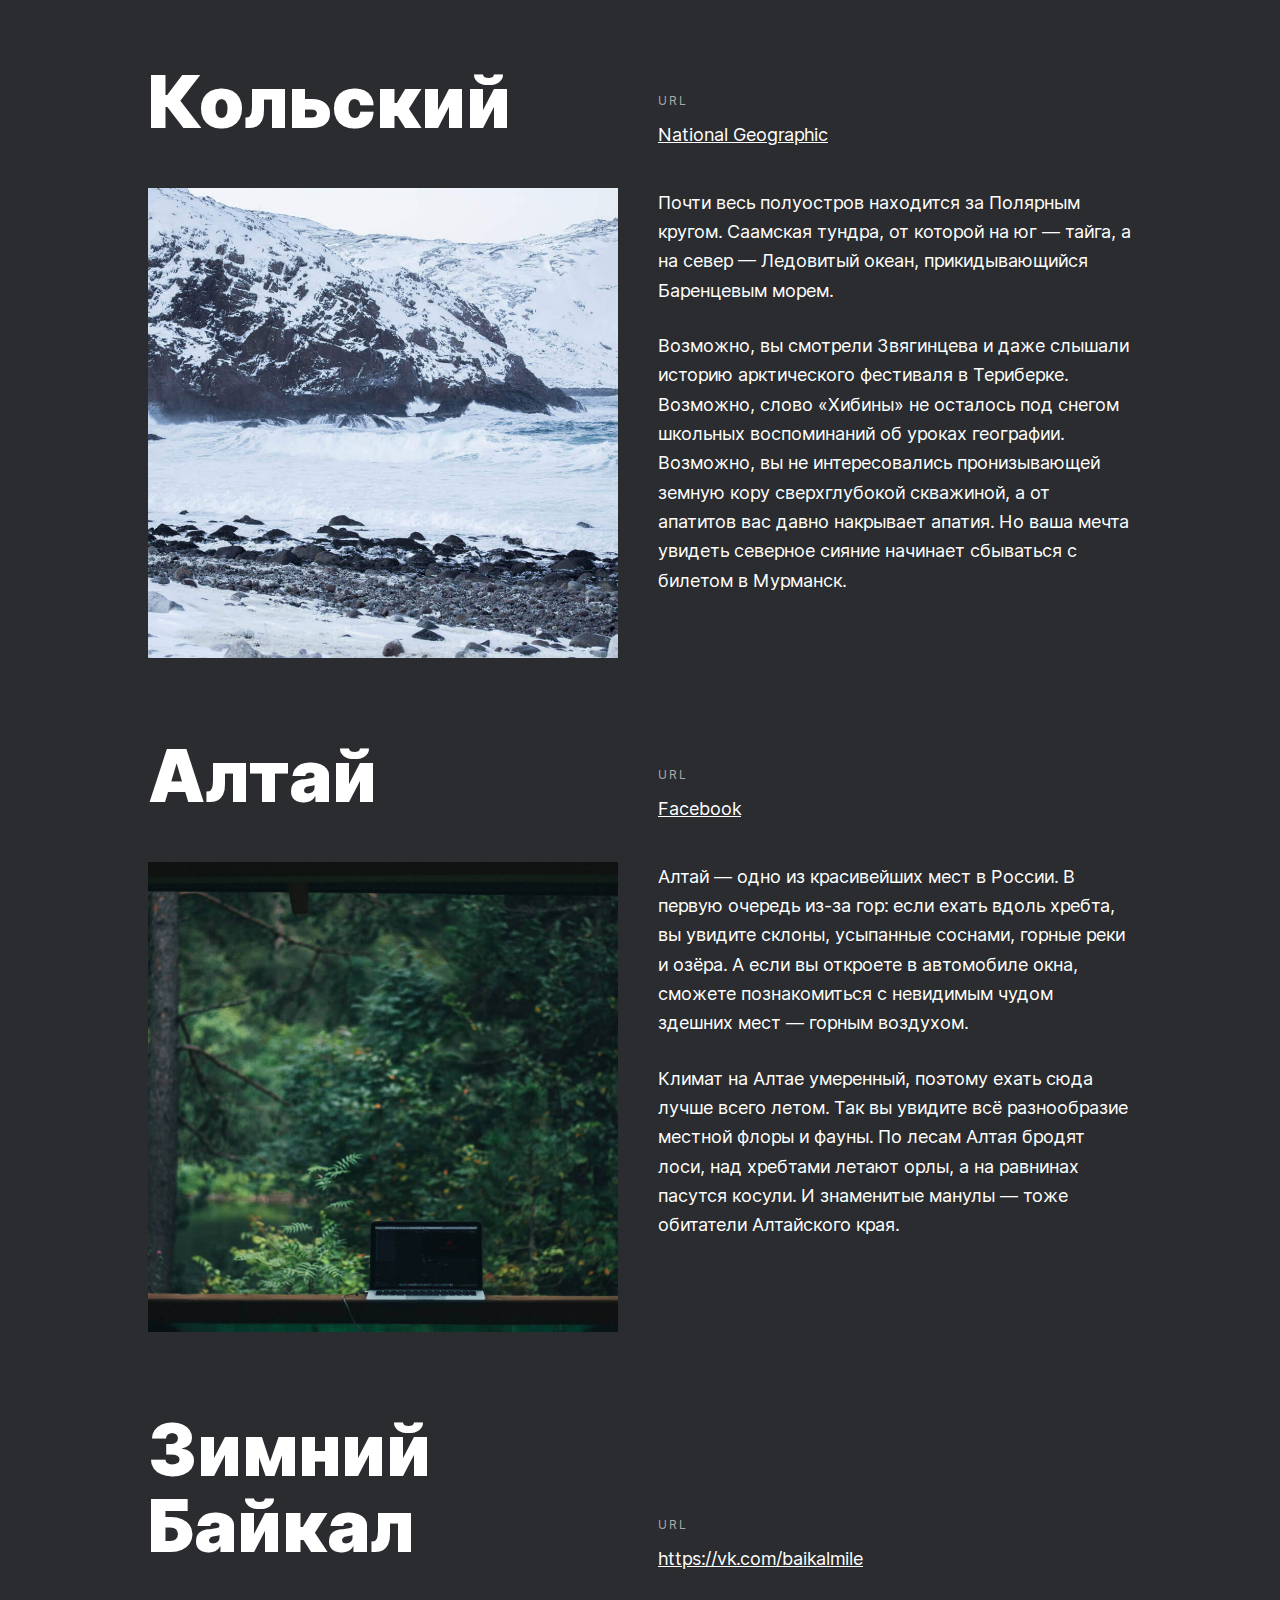
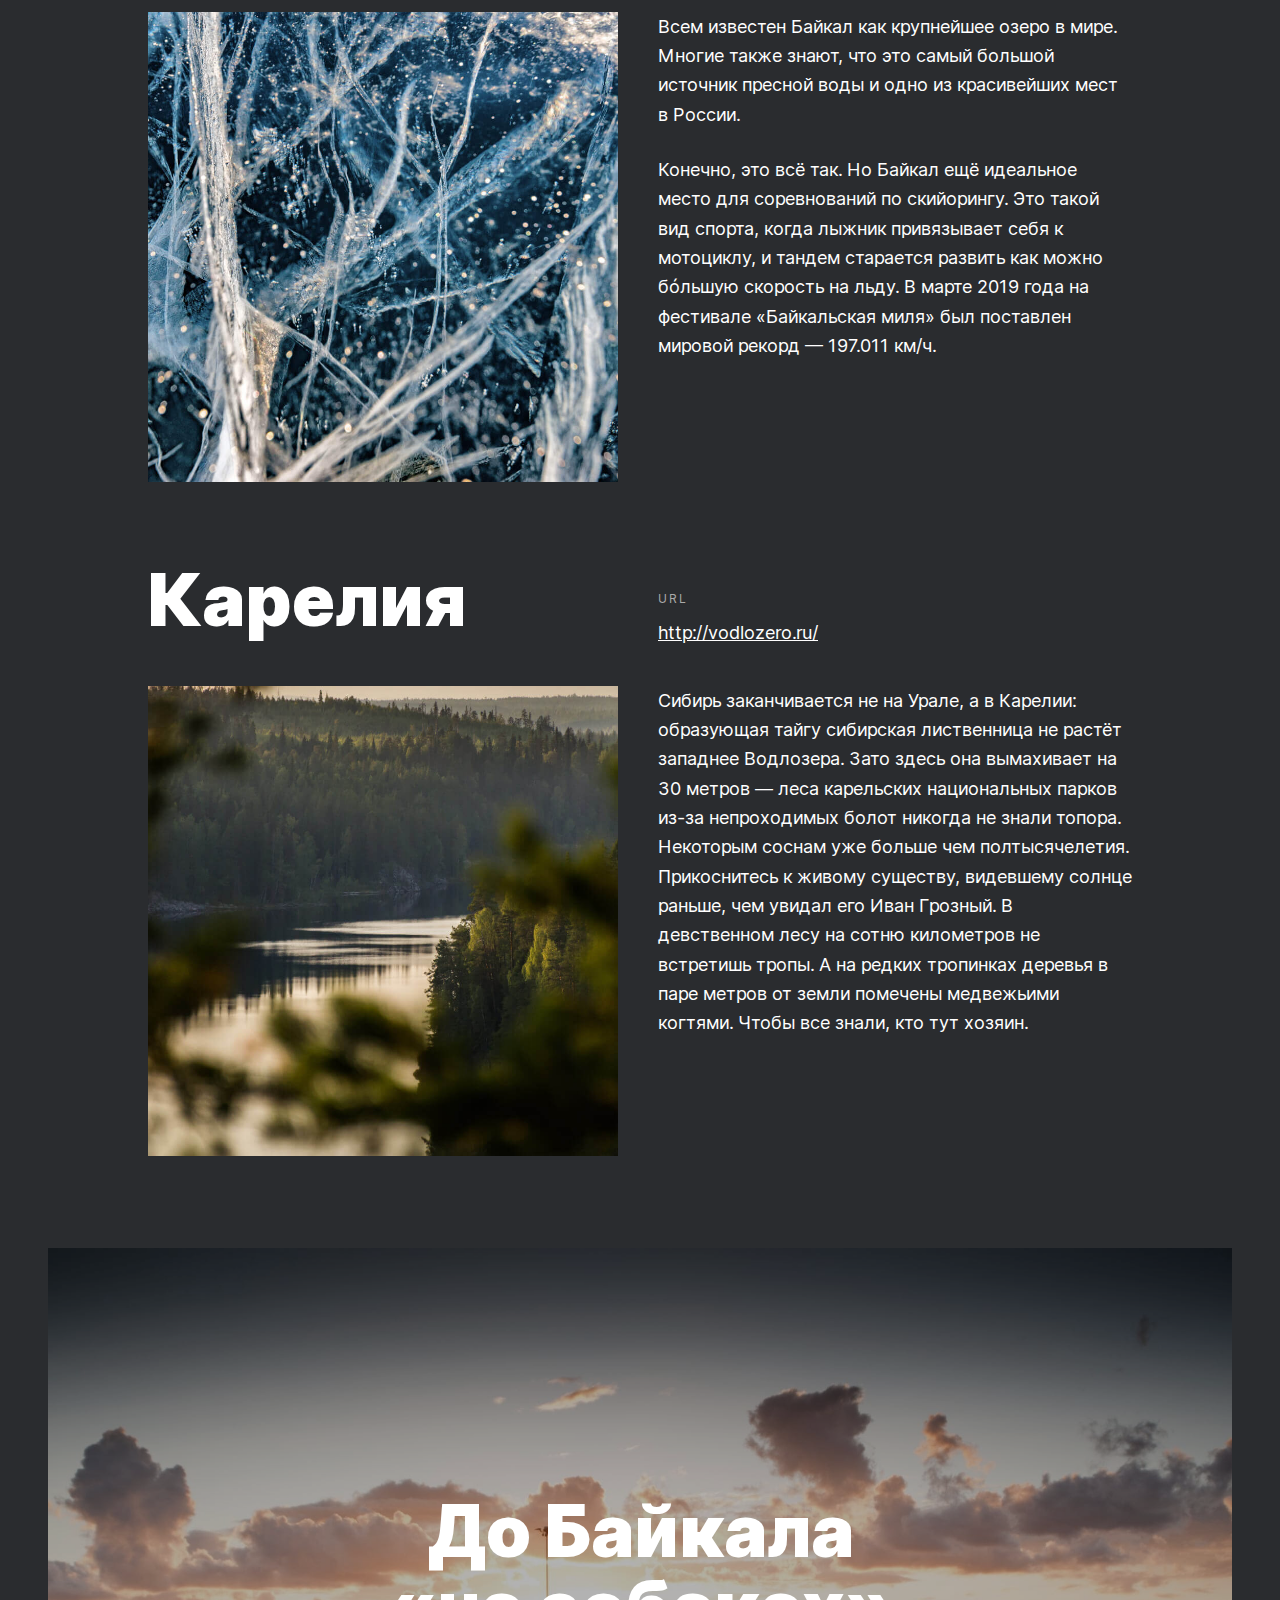
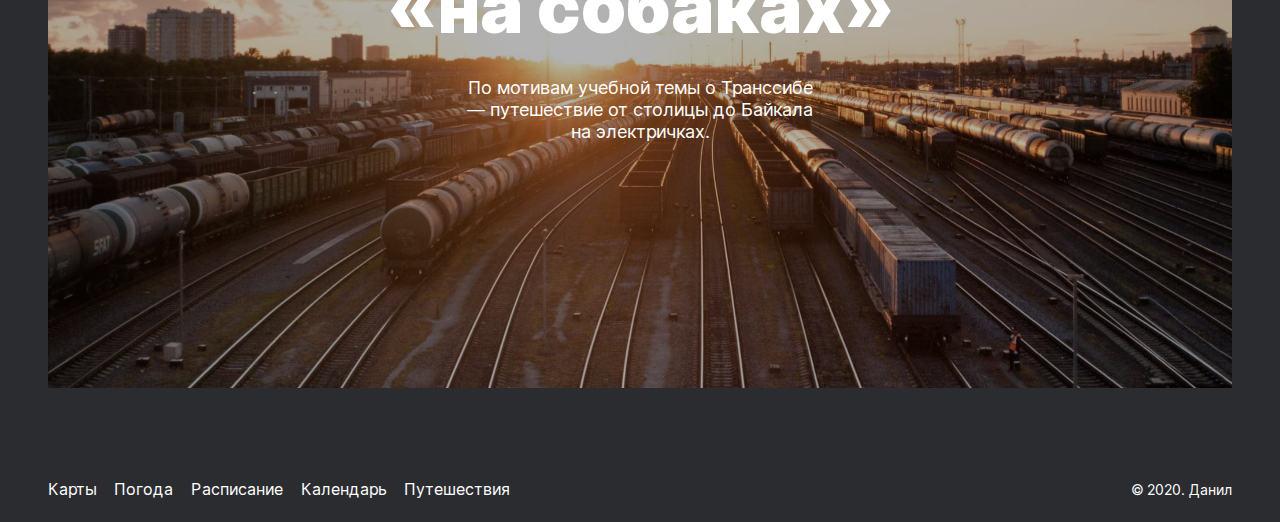
==== commit 15d3e85f: "end" ====
--- a/index.html
+++ b/index.html
@@ -303,11 +303,11 @@
         </main>
         <footer class="footer">
           <nav class="footer__navigation">
-            <a class="footer__link-item" href="#" target="_blank">Карты</a>
-            <a class="footer__link-item" href="#" target="_blank">Погода</a>
-            <a class="footer__link-item" href="#" target="_blank">Расписание</a>
-            <a class="footer__link-item" href="#" target="_blank">Календарь</a>
-            <a class="footer__link-item" href="#" target="_blank">Путешествия</a>
+            <a class="footer__link-item" href="https://yandex.ru/maps/44/izhevsk/?ll=53.204843%2C56.852593&z=13" target="_blank">Карты</a>
+            <a class="footer__link-item" href="https://yandex.ru/pogoda/" target="_blank">Погода</a>
+            <a class="footer__link-item" href="https://rasp.yandex.ru/" target="_blank">Расписание</a>
+            <a class="footer__link-item" href="https://calendar.yandex.ru/week?uid=108226215" target="_blank">Календарь</a>
+            <a class="footer__link-item" href="https://travel.yandex.ru/" target="_blank">Путешествия</a>
           </nav>
           <p class="footer__copyright">© 2020. Данил</p>
         </footer>
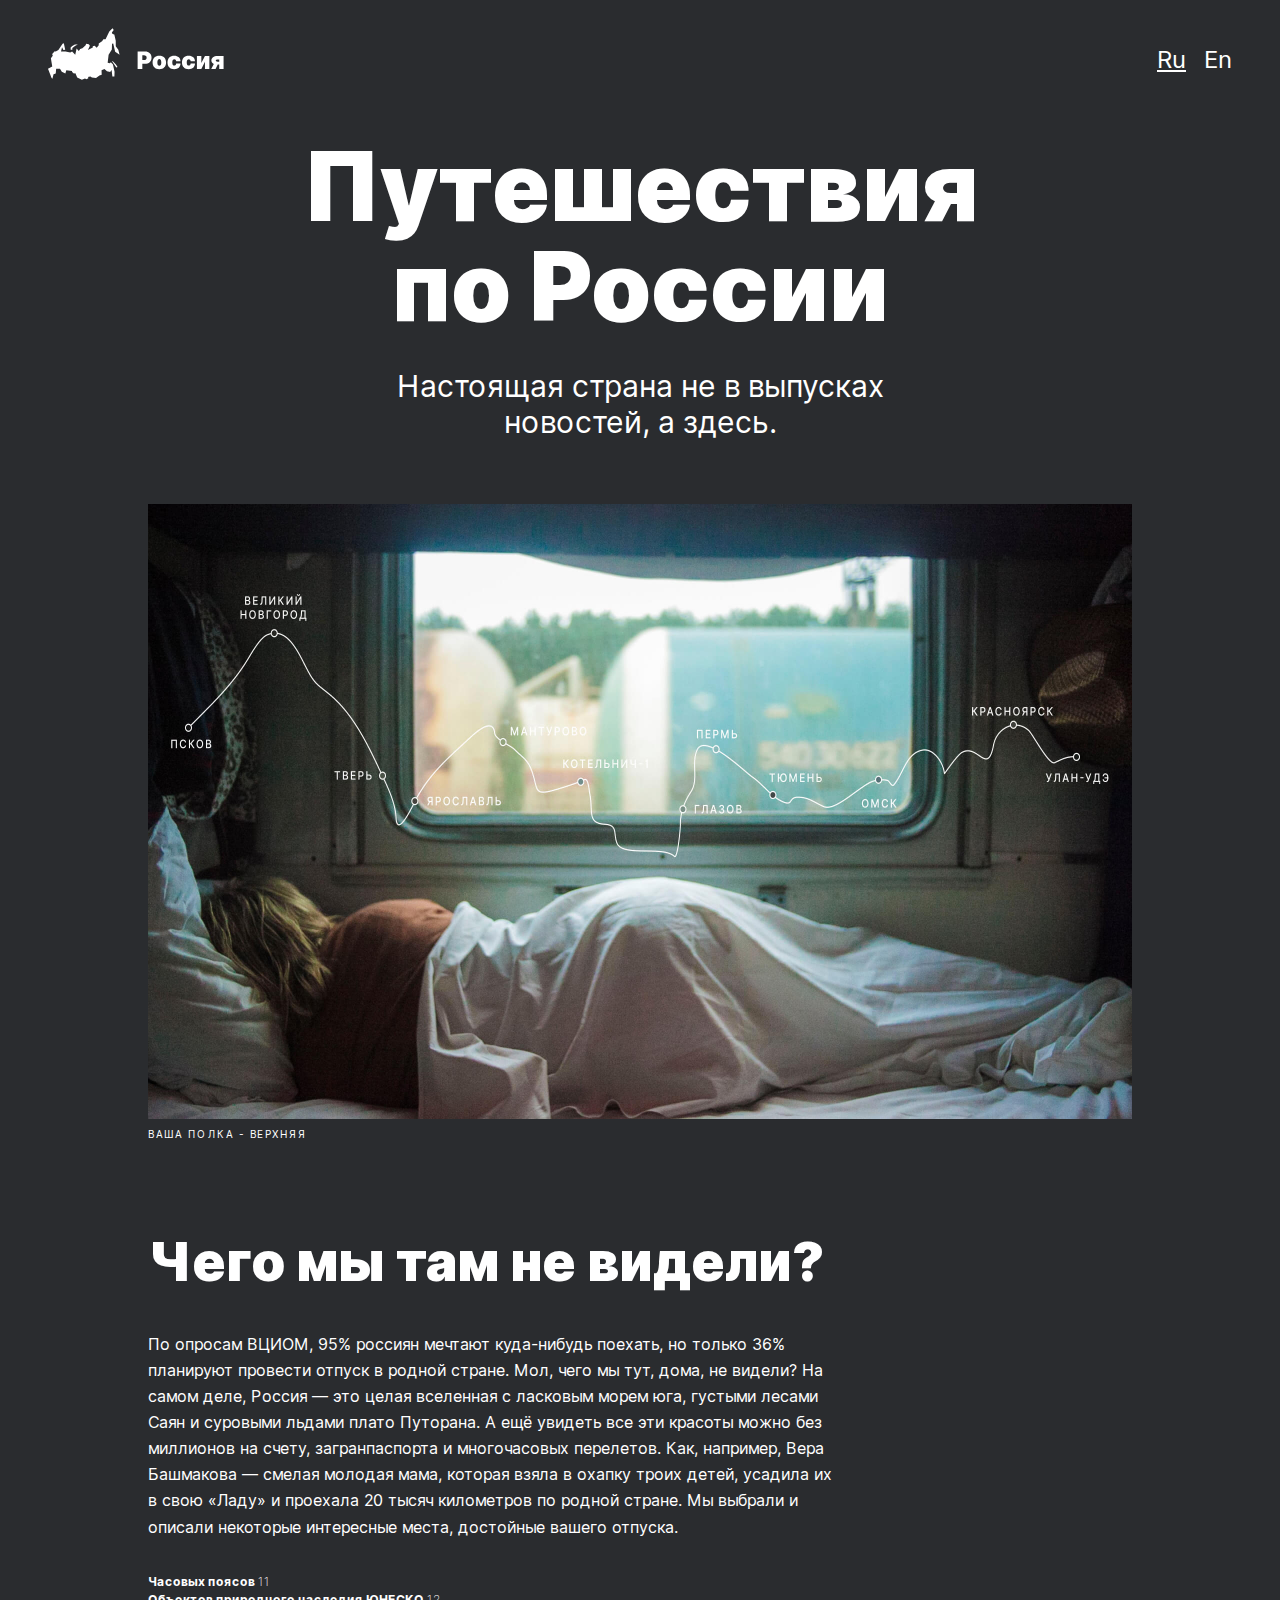
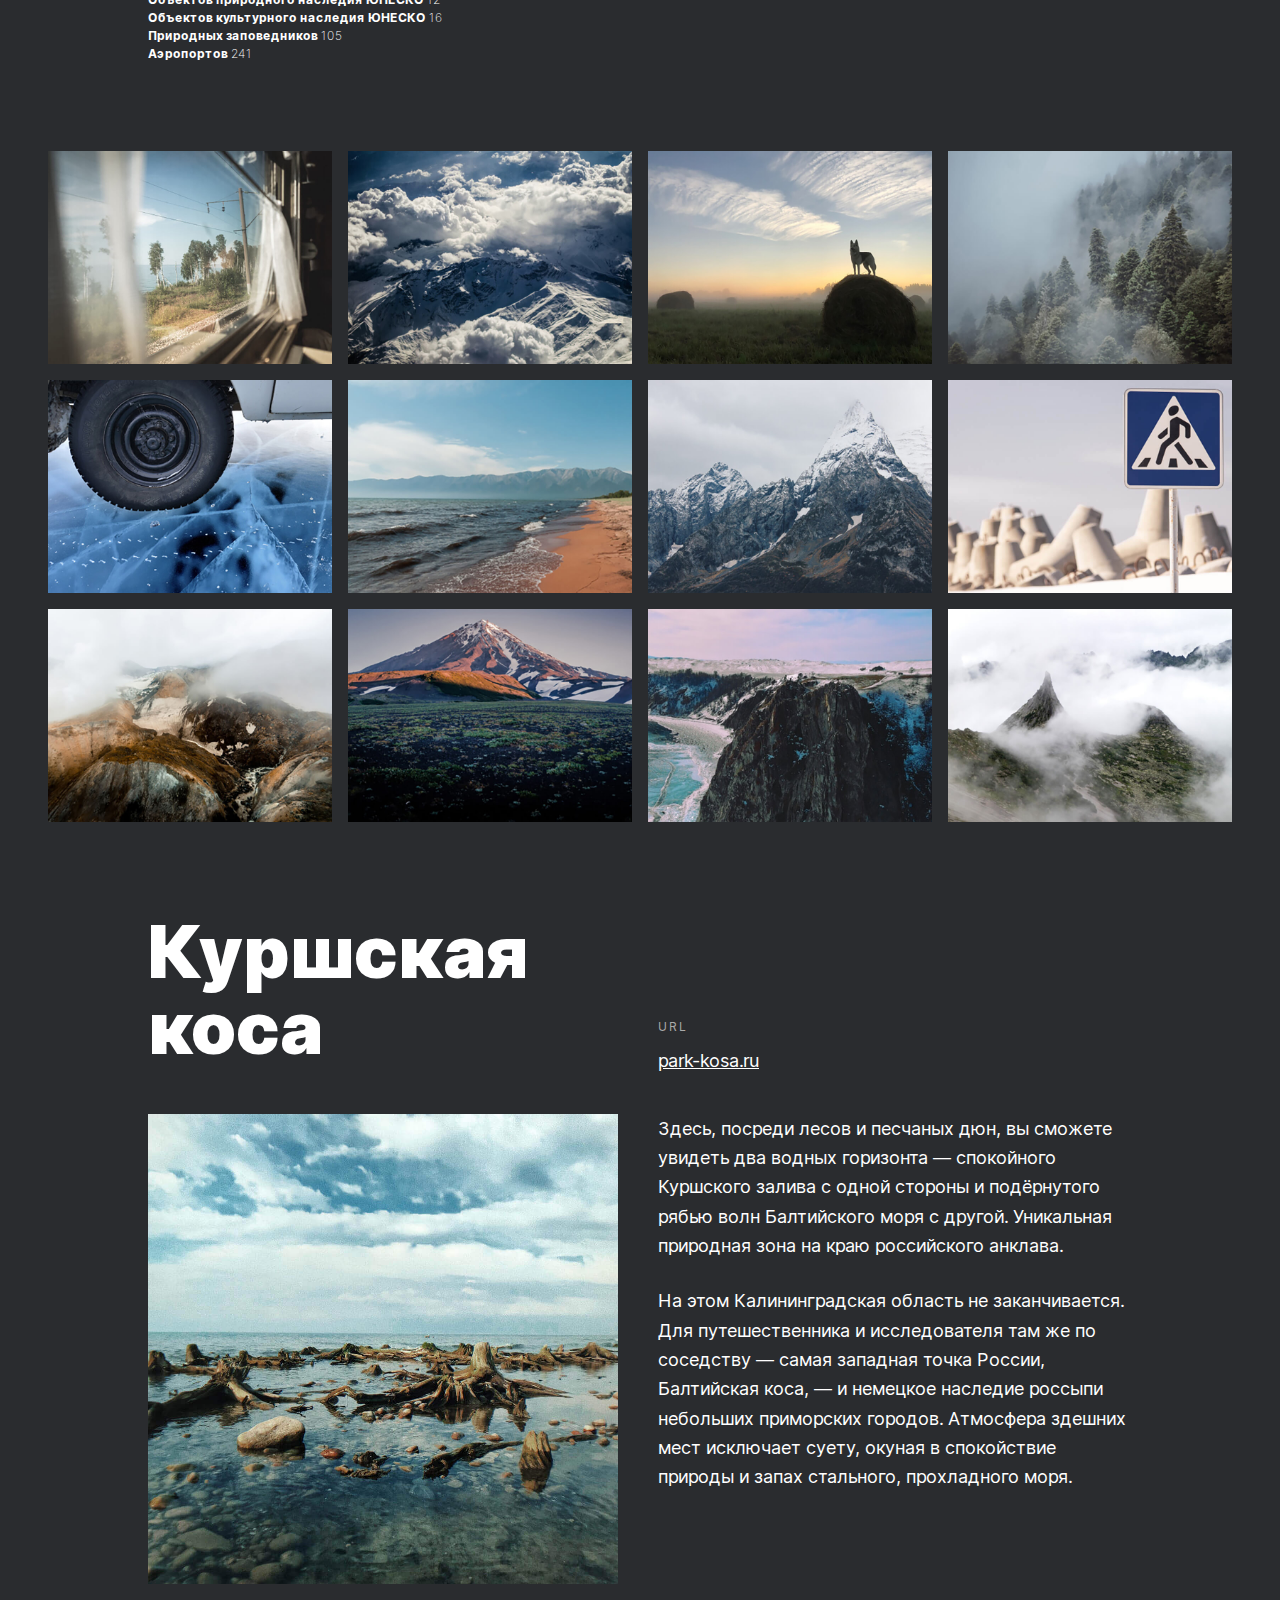
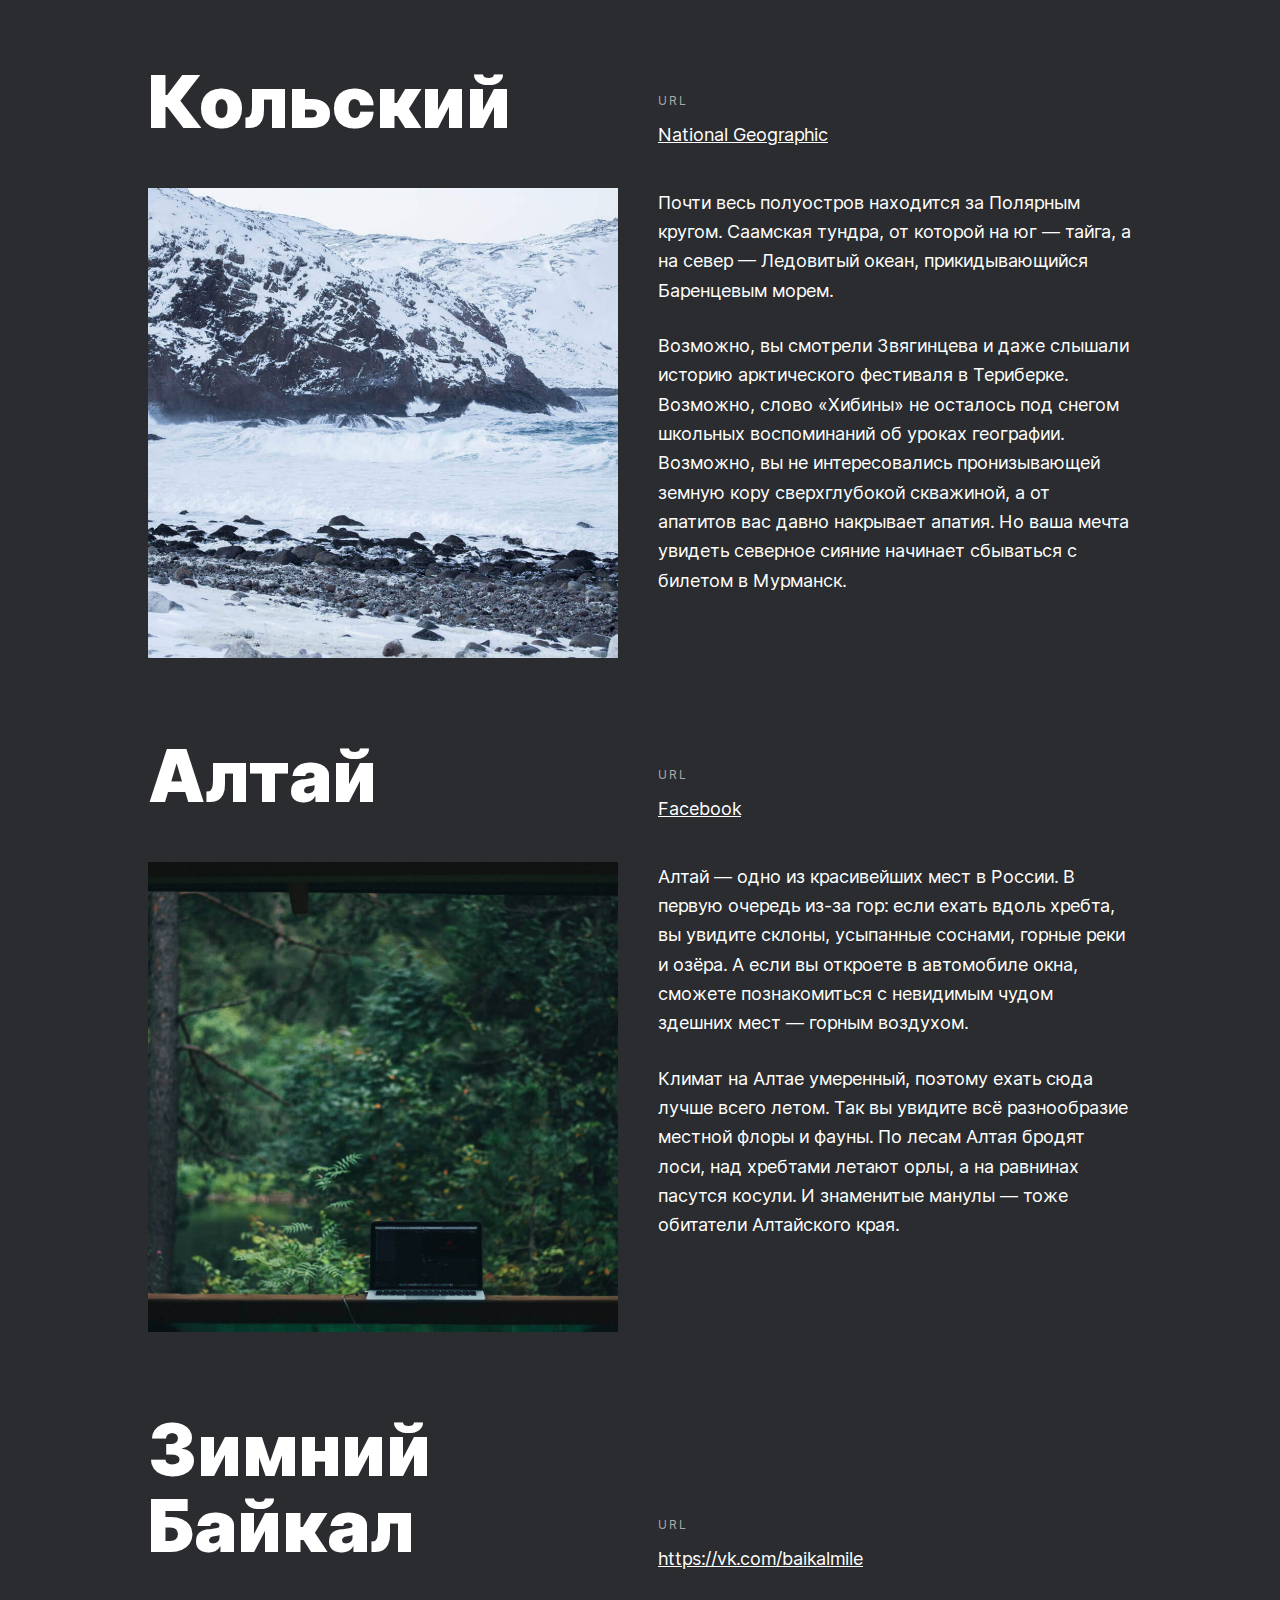
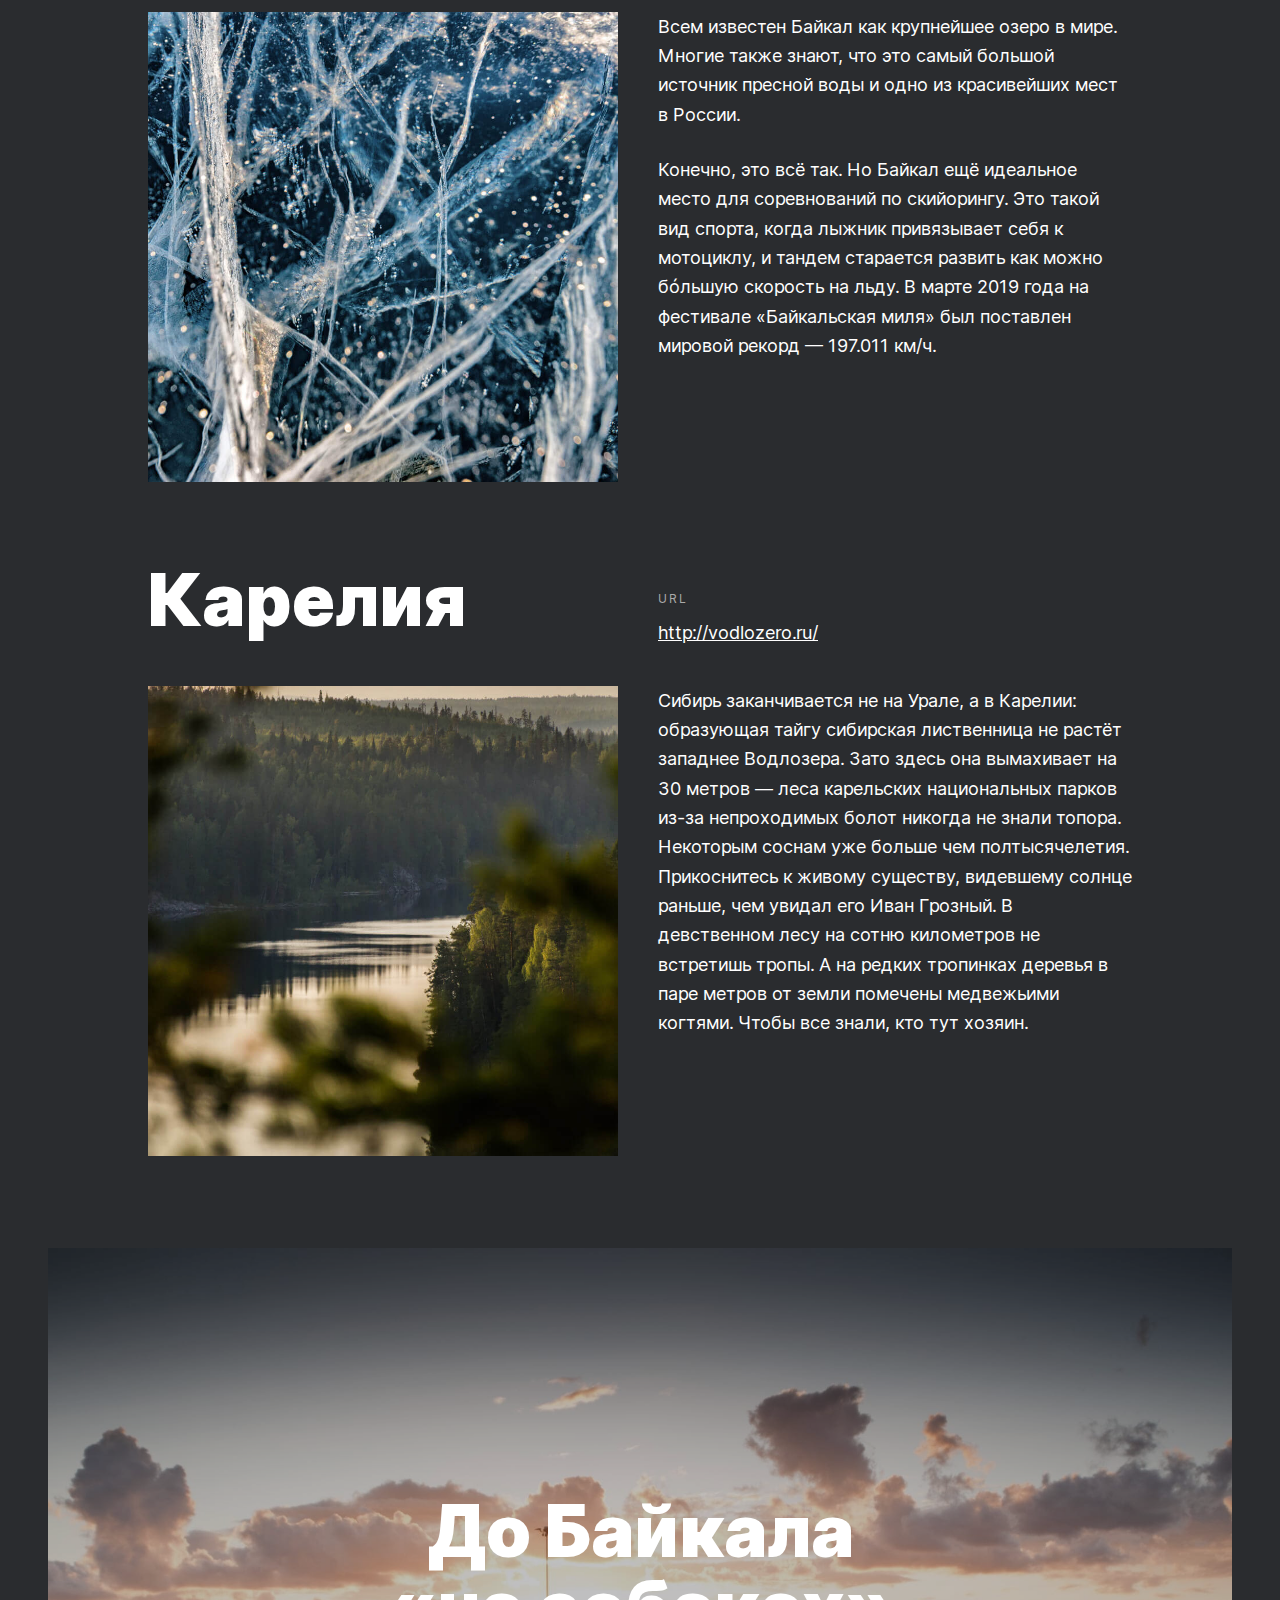
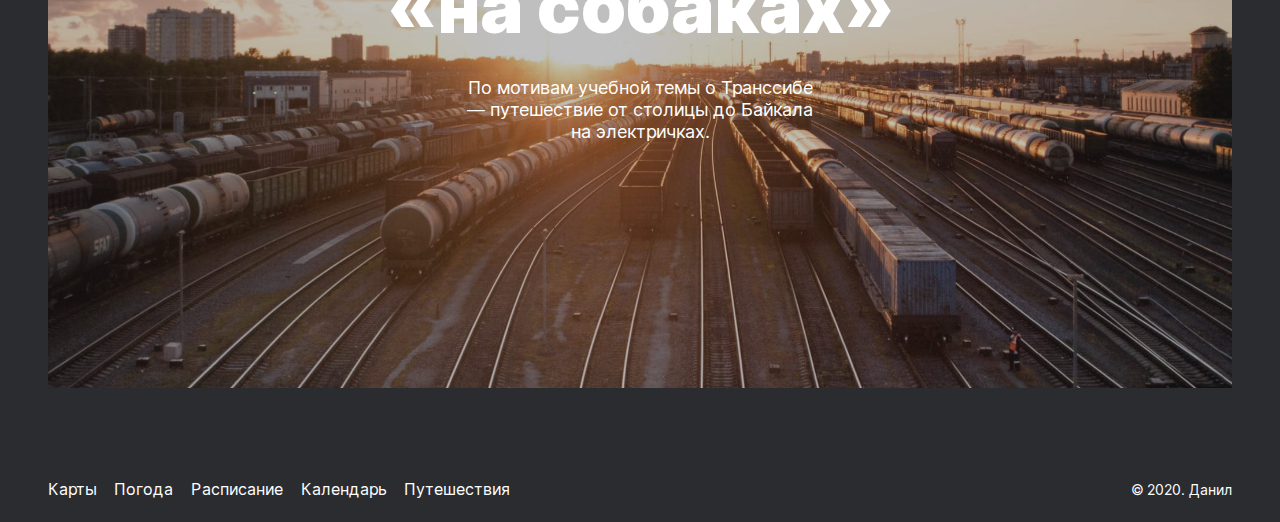
==== commit d917cfdf: "fix 2222" ====
--- a/index.html
+++ b/index.html
@@ -4,7 +4,7 @@
     <meta charset="UTF-8" />
     <meta name="viewport" content="width=device-width, initial-scale=1.0" />
     <title>Путешествие по России</title>
-    <link rel="stylesheet" href="pages/index.css">
+    <link rel="stylesheet" href="pages/index.css" />
   </head>
   <body>
     <div class="root">
@@ -201,14 +201,18 @@
               />
               <div class="places__place-text-block">
                 <p class="places__place-text">
-                  Почти весь полуостров находится за Полярным кругом. Саамская тундра, от которой на юг — 
-                  тайга, а на север — Ледовитый океан, прикидывающийся Баренцевым морем.
-                </p>
-                <p class="places__place-text">
-                  Возможно, вы смотрели Звягинцева и даже слышали историю арктического фестиваля в Териберке. 
-                  Возможно, слово «Хибины» не осталось под снегом школьных воспоминаний об уроках географии. 
-                  Возможно, вы не интересовались пронизывающей земную кору сверхглубокой скважиной, а от апатитов вас давно накрывает апатия.
-                   Но ваша мечта увидеть северное сияние начинает сбываться с билетом в Мурманск.
+                  Почти весь полуостров находится за Полярным кругом. Саамская
+                  тундра, от которой на юг — тайга, а на север — Ледовитый
+                  океан, прикидывающийся Баренцевым морем.
+                </p>
+                <p class="places__place-text">
+                  Возможно, вы смотрели Звягинцева и даже слышали историю
+                  арктического фестиваля в Териберке. Возможно, слово «Хибины»
+                  не осталось под снегом школьных воспоминаний об уроках
+                  географии. Возможно, вы не интересовались пронизывающей земную
+                  кору сверхглубокой скважиной, а от апатитов вас давно
+                  накрывает апатия. Но ваша мечта увидеть северное сияние
+                  начинает сбываться с билетом в Мурманск.
                 </p>
               </div>
             </article>
@@ -230,13 +234,18 @@
               />
               <div class="places__place-text-block">
                 <p class="places__place-text">
-                  Алтай — одно из красивейших мест в России. 
-                  В первую очередь из-за гор: если ехать вдоль хребта, вы увидите склоны, усыпанные соснами, горные реки и озёра.
-                  А если вы откроете в автомобиле окна, сможете познакомиться с невидимым чудом здешних мест — горным воздухом.
-                </p>
-                <p class="places__place-text">
-                  Климат на Алтае умеренный, поэтому ехать сюда лучше всего летом. Так вы увидите всё разнообразие местной флоры и фауны.
-                   По лесам Алтая бродят лоси, над хребтами летают орлы, а на равнинах пасутся косули. И знаменитые манулы — тоже обитатели Алтайского края.
+                  Алтай — одно из красивейших мест в России. В первую очередь
+                  из-за гор: если ехать вдоль хребта, вы увидите склоны,
+                  усыпанные соснами, горные реки и озёра. А если вы откроете в
+                  автомобиле окна, сможете познакомиться с невидимым чудом
+                  здешних мест — горным воздухом.
+                </p>
+                <p class="places__place-text">
+                  Климат на Алтае умеренный, поэтому ехать сюда лучше всего
+                  летом. Так вы увидите всё разнообразие местной флоры и фауны.
+                  По лесам Алтая бродят лоси, над хребтами летают орлы, а на
+                  равнинах пасутся косули. И знаменитые манулы — тоже обитатели
+                  Алтайского края.
                 </p>
               </div>
             </article>
@@ -258,12 +267,17 @@
               />
               <div class="places__place-text-block">
                 <p class="places__place-text">
-                  Всем известен Байкал как крупнейшее озеро в мире. Многие также знают, что это самый большой источник пресной воды и одно из красивейших мест в России.
-                </p>
-                <p class="places__place-text">
-                  Конечно, это всё так. Но Байкал ещё идеальное место для соревнований по скийорингу.
-                  Это такой вид спорта, когда лыжник привязывает себя к мотоциклу, и тандем старается развить как можно бóльшую скорость на льду.
-                  В марте 2019 года на фестивале «Байкальская миля» был поставлен мировой рекорд — 197.011 км/ч.
+                  Всем известен Байкал как крупнейшее озеро в мире. Многие также
+                  знают, что это самый большой источник пресной воды и одно из
+                  красивейших мест в России.
+                </p>
+                <p class="places__place-text">
+                  Конечно, это всё так. Но Байкал ещё идеальное место для
+                  соревнований по скийорингу. Это такой вид спорта, когда лыжник
+                  привязывает себя к мотоциклу, и тандем старается развить как
+                  можно бóльшую скорость на льду. В марте 2019 года на фестивале
+                  «Байкальская миля» был поставлен мировой рекорд — 197.011
+                  км/ч.
                 </p>
               </div>
             </article>
@@ -285,29 +299,66 @@
               />
               <div class="places__place-text-block">
                 <p class="places__place-text">
-                  Сибирь заканчивается не на Урале, а в Карелии: образующая тайгу сибирская лиственница не растёт западнее Водлозера.
-                  Зато здесь она вымахивает на 30 метров — леса карельских национальных парков из-за непроходимых болот никогда не знали топора.
-                  Некоторым соснам уже больше чем полтысячелетия. Прикоснитесь к живому существу, видевшему солнце раньше, чем увидал его Иван Грозный. 
-                  В девственном лесу на сотню километров не встретишь тропы. А на редких тропинках деревья 
-                  в паре метров от земли помечены медвежьими когтями. Чтобы все знали, кто тут хозяин.
-                </p>
-              </div>
+                  Сибирь заканчивается не на Урале, а в Карелии: образующая
+                  тайгу сибирская лиственница не растёт западнее Водлозера. Зато
+                  здесь она вымахивает на 30 метров — леса карельских
+                  национальных парков из-за непроходимых болот никогда не знали
+                  топора. Некоторым соснам уже больше чем полтысячелетия.
+                  Прикоснитесь к живому существу, видевшему солнце раньше, чем
+                  увидал его Иван Грозный. В девственном лесу на сотню
+                  километров не встретишь тропы. А на редких тропинках деревья в
+                  паре метров от земли помечены медвежьими когтями. Чтобы все
+                  знали, кто тут хозяин.
+                </p>
+              </div>
+            </article>
           </section>
           <section class="cover">
-            <a class="cover__link" href="https://stampsy.com/na-elektrichkakh-do-baikala" target="_blank">
-              <h3 class="cover__title">До Байкала «на собаках»</h3>
-              <p class="cover__subtitle">По мотивам учебной темы о Транссибе — путешествие от столицы до Байкала на
-                электричках.</p>
+            <a
+              class="cover__link"
+              href="https://stampsy.com/na-elektrichkakh-do-baikala"
+              target="_blank"
+            >
+              <h2 class="cover__title">До Байкала «на собаках»</h2>
+              <p class="cover__subtitle">
+                По мотивам учебной темы о Транссибе — путешествие от столицы до
+                Байкала на электричках.
+              </p>
             </a>
           </section>
         </main>
         <footer class="footer">
           <nav class="footer__navigation">
-            <a class="footer__link-item" href="https://yandex.ru/maps/44/izhevsk/?ll=53.204843%2C56.852593&z=13" target="_blank">Карты</a>
-            <a class="footer__link-item" href="https://yandex.ru/pogoda/" target="_blank">Погода</a>
-            <a class="footer__link-item" href="https://rasp.yandex.ru/" target="_blank">Расписание</a>
-            <a class="footer__link-item" href="https://calendar.yandex.ru/week?uid=108226215" target="_blank">Календарь</a>
-            <a class="footer__link-item" href="https://travel.yandex.ru/" target="_blank">Путешествия</a>
+            <a
+              class="footer__link-item"
+              href=" https://yandex.ru/maps"
+              target="_blank"
+              >Карты</a
+            >
+            <a
+              class="footer__link-item"
+              href="https://yandex.ru/pogoda"
+              target="_blank"
+              >Погода</a
+            >
+            <a
+              class="footer__link-item"
+              href="https://rasp.yandex.ru"
+              target="_blank"
+              >Расписание</a
+            >
+            <a
+              class="footer__link-item"
+              href="https://calendar.yandex.ru"
+              target="_blank"
+              >Календарь</a
+            >
+            <a
+              class="footer__link-item"
+              href="https://travel.yandex.ru"
+              target="_blank"
+              >Путешествия</a
+            >
           </nav>
           <p class="footer__copyright">© 2020. Данил</p>
         </footer>
--- a/pages/index.css
+++ b/pages/index.css
@@ -10,7 +10,7 @@
 @import url(../blocks/header/__logo/header__logo.css);
 @import url(../blocks/header/__lang-navigation/header__lang-navigation.css);
 @import url(../blocks/header/__lang-link/header__lang-link.css);
-@import url(../blocks/header/__lang-link/header__lang-link_active.css);
+@import url(../blocks/header/__lang-link/_active/header__lang-link_active.css);
 
 /* content */
 @import url(../blocks/content/content.css);
@@ -27,8 +27,8 @@
 @import url(../blocks/intro/__title/intro__title.css);
 @import url(../blocks/intro/__text/intro__text.css);
 @import url(../blocks/intro/__list/intro__list.css);
-@import url(../blocks/intro/__list/intro__list-item.css);
-@import url(../blocks/span/span-accent.css);
+@import url(../blocks/intro/__list-item/intro__list-item.css);
+@import url(../blocks/span-accent/span-accent.css);
 
 /*gallery*/
 @import url(../blocks/gallery/gallery.css);
